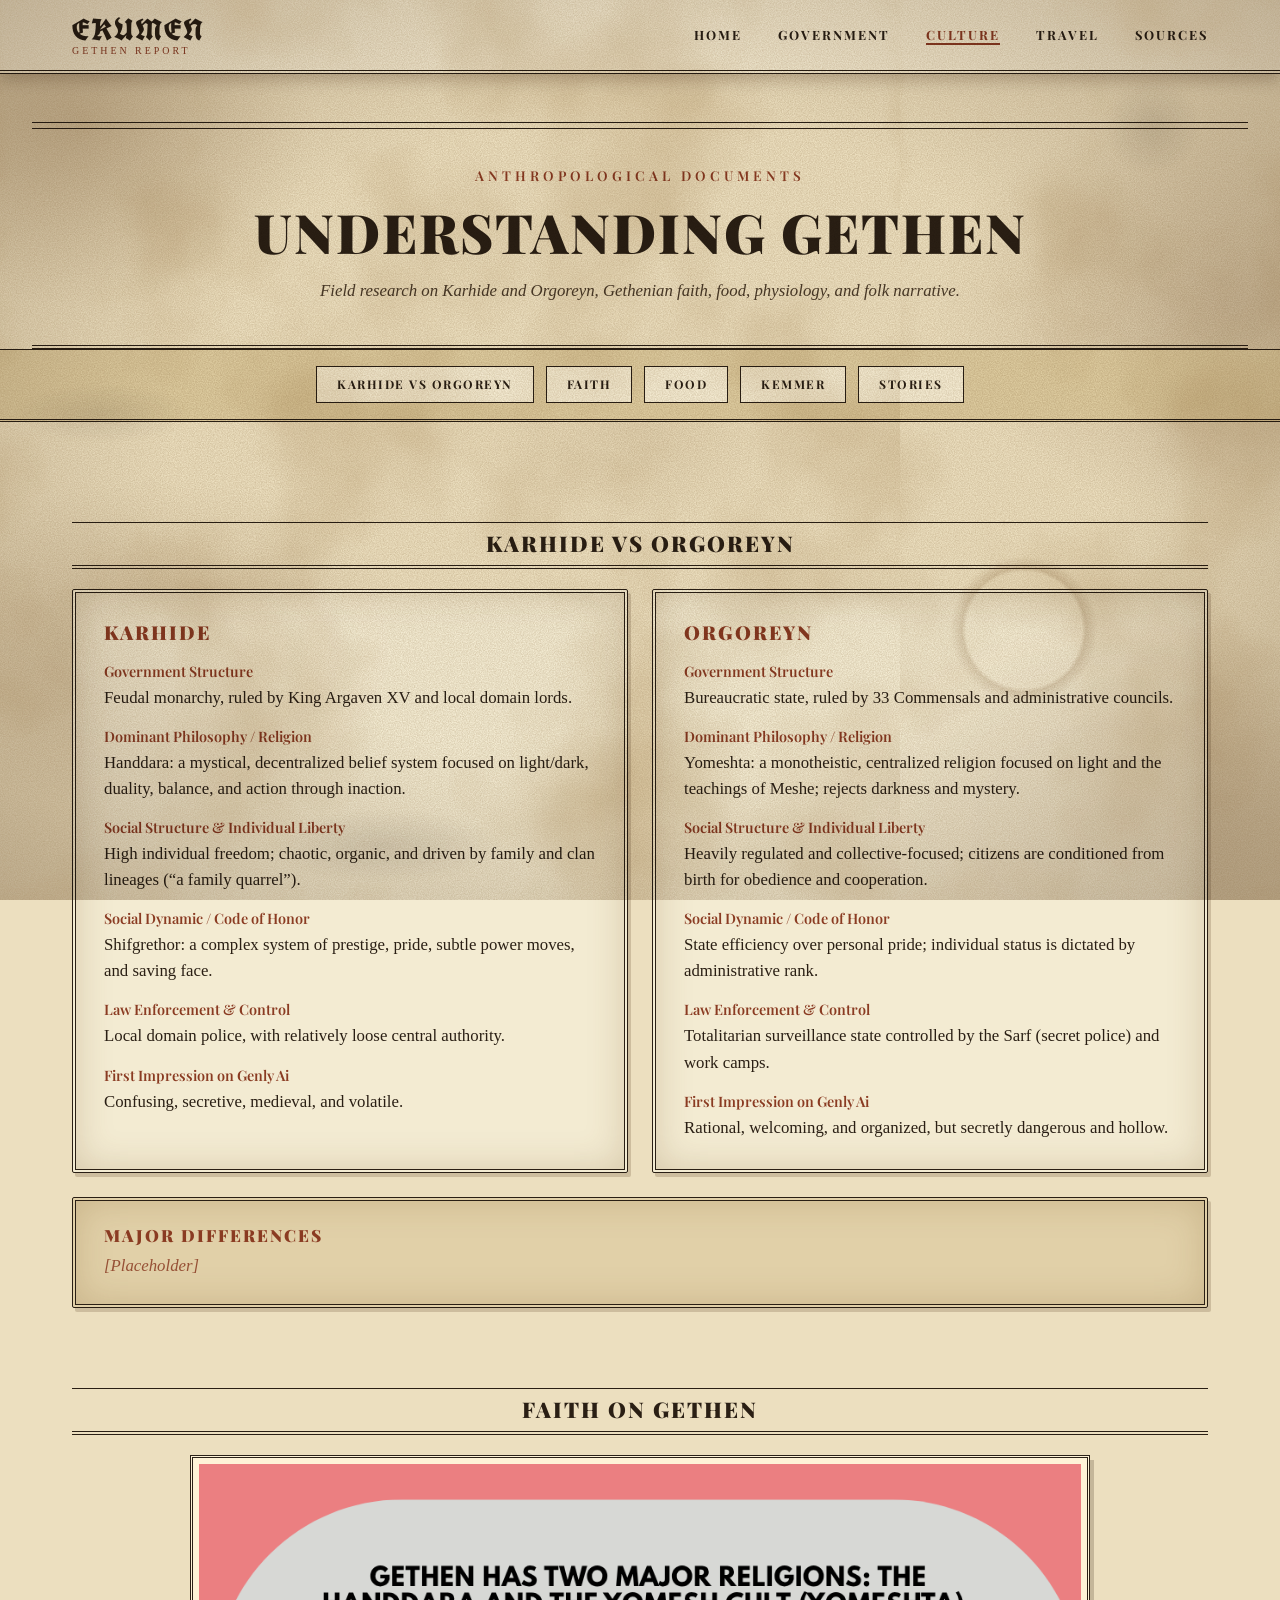
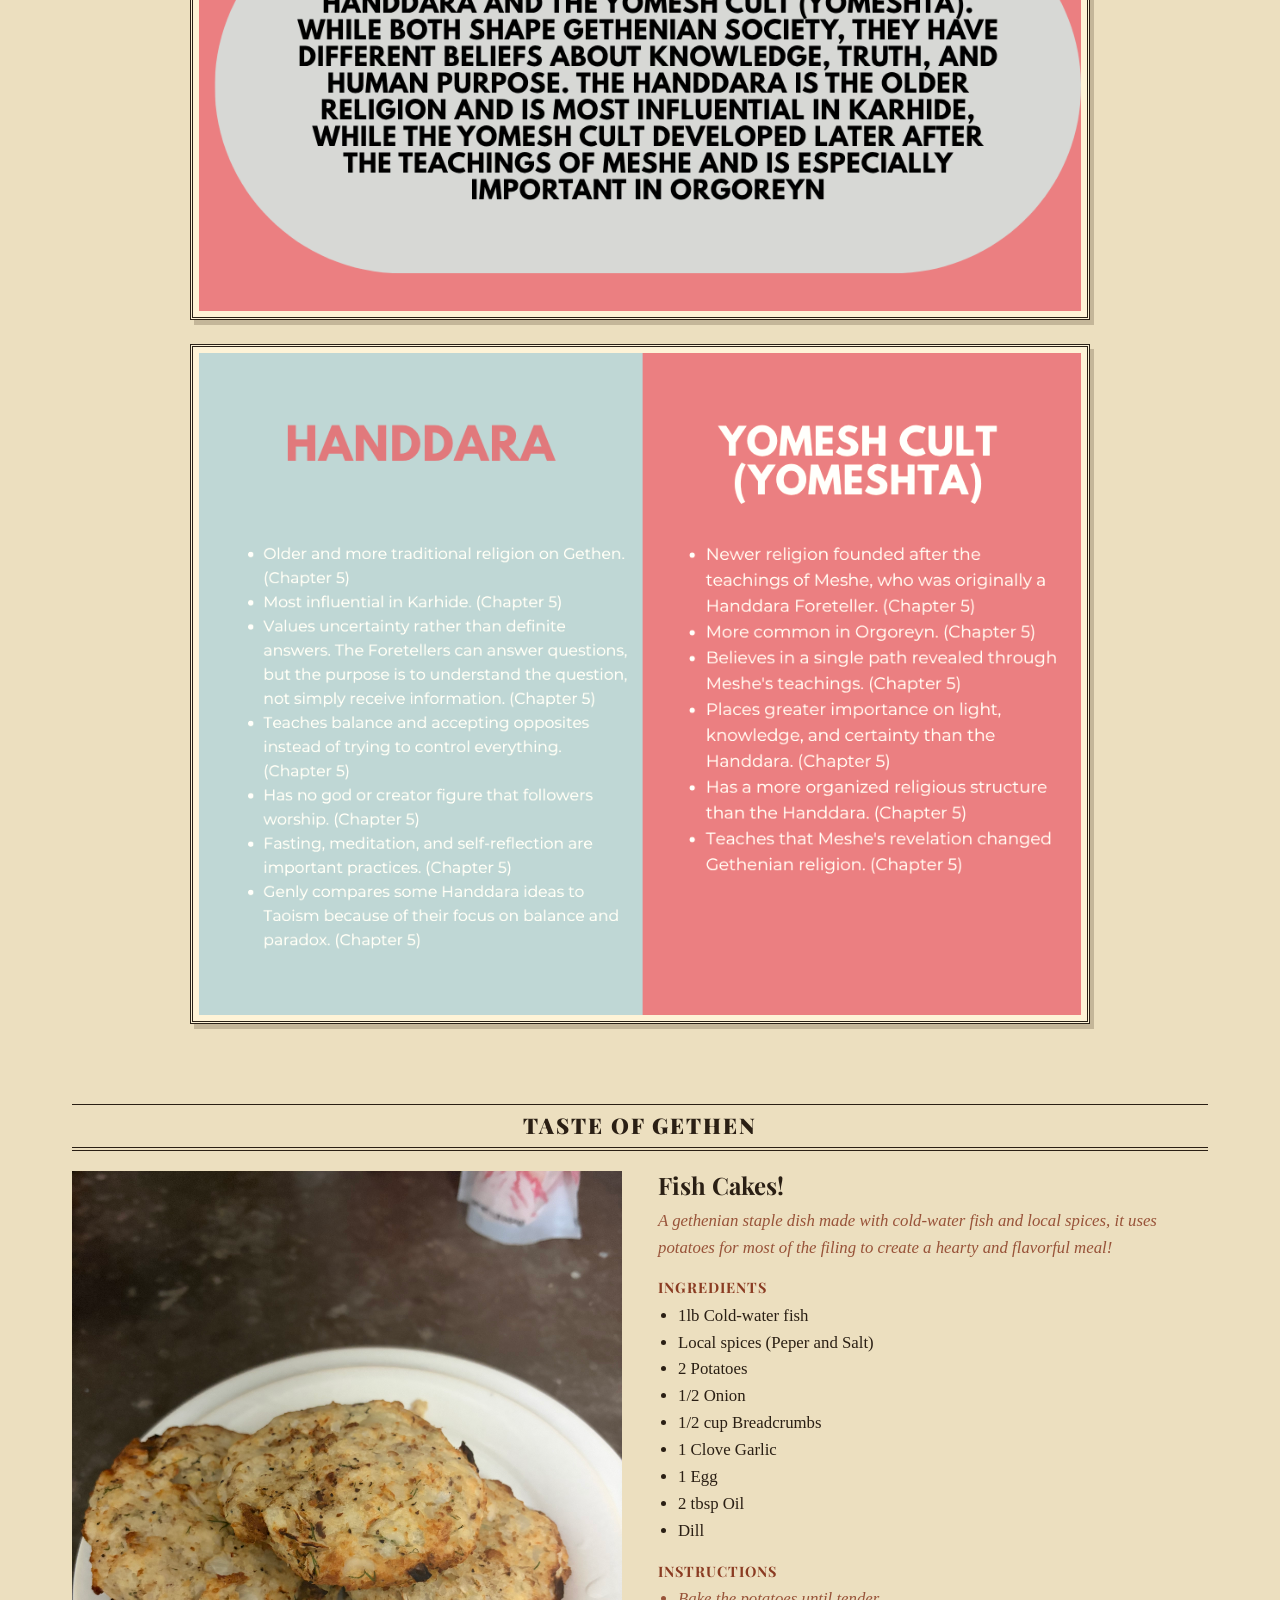
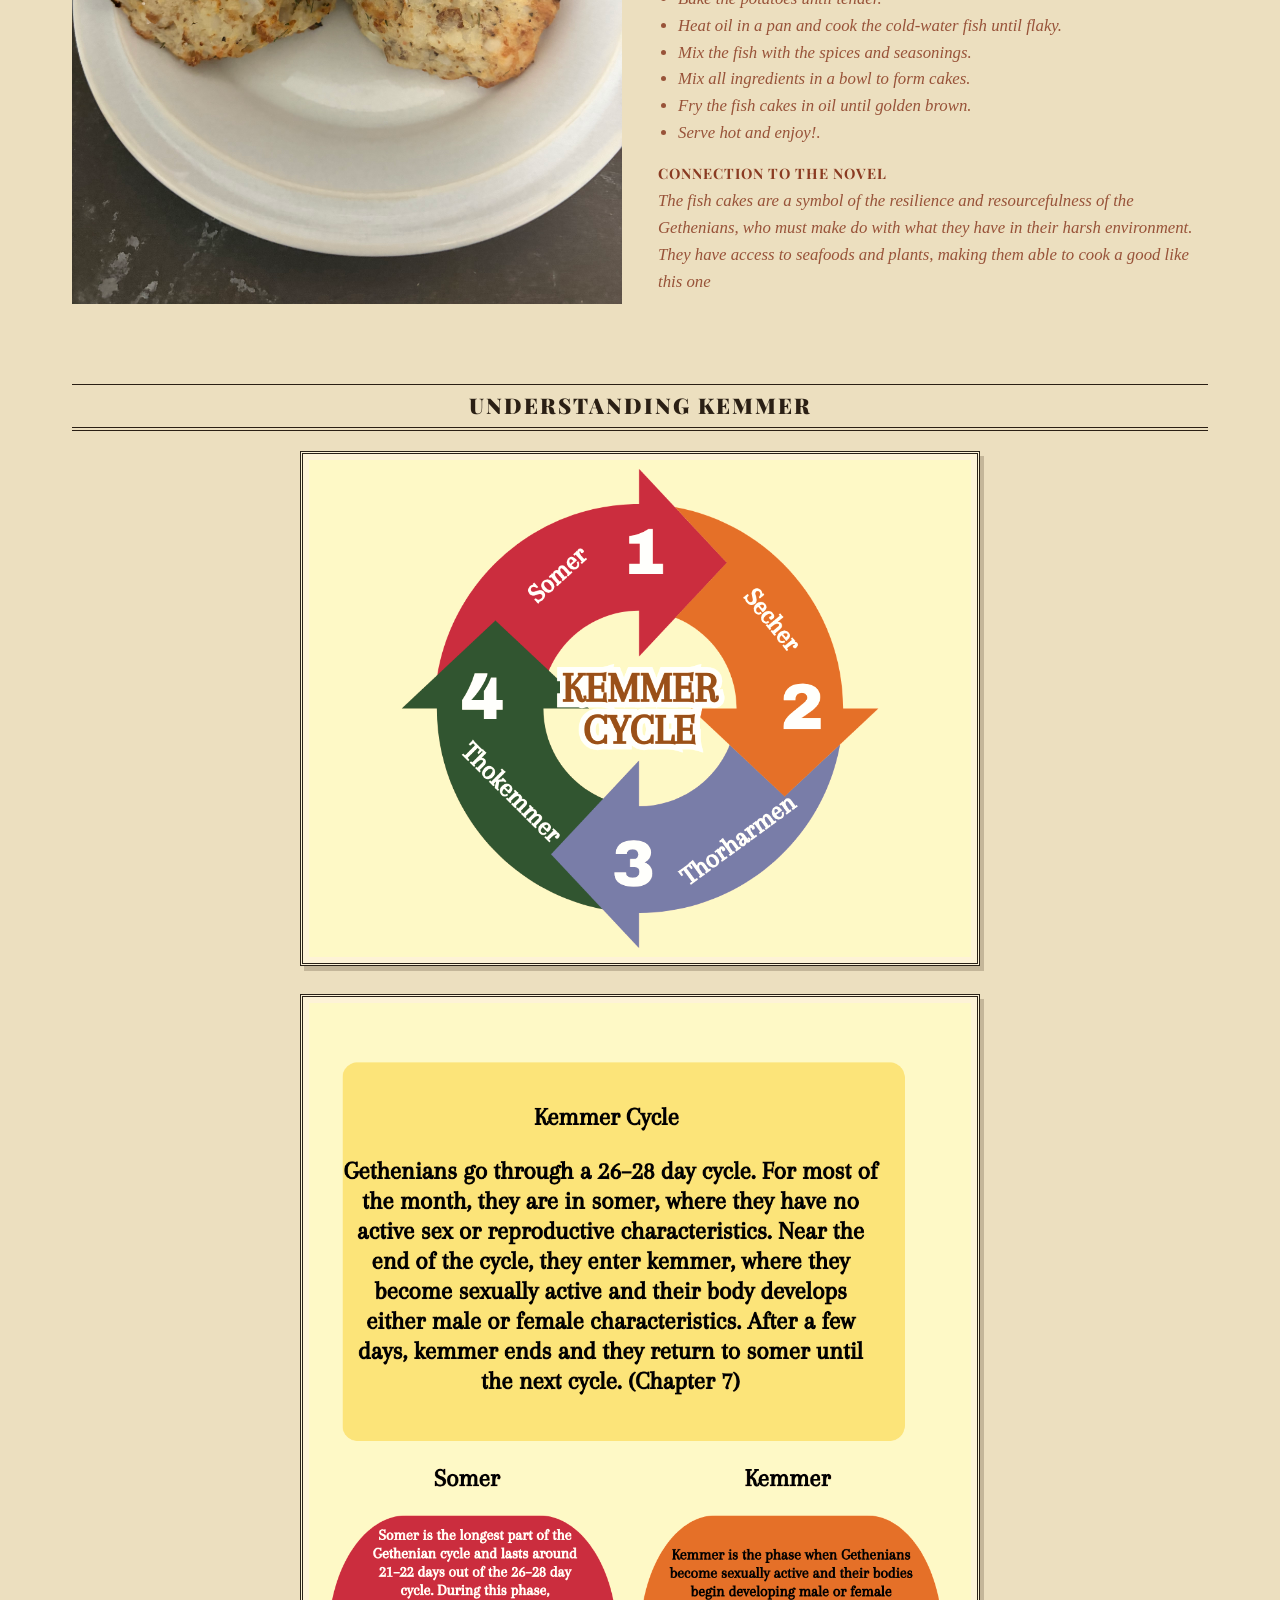
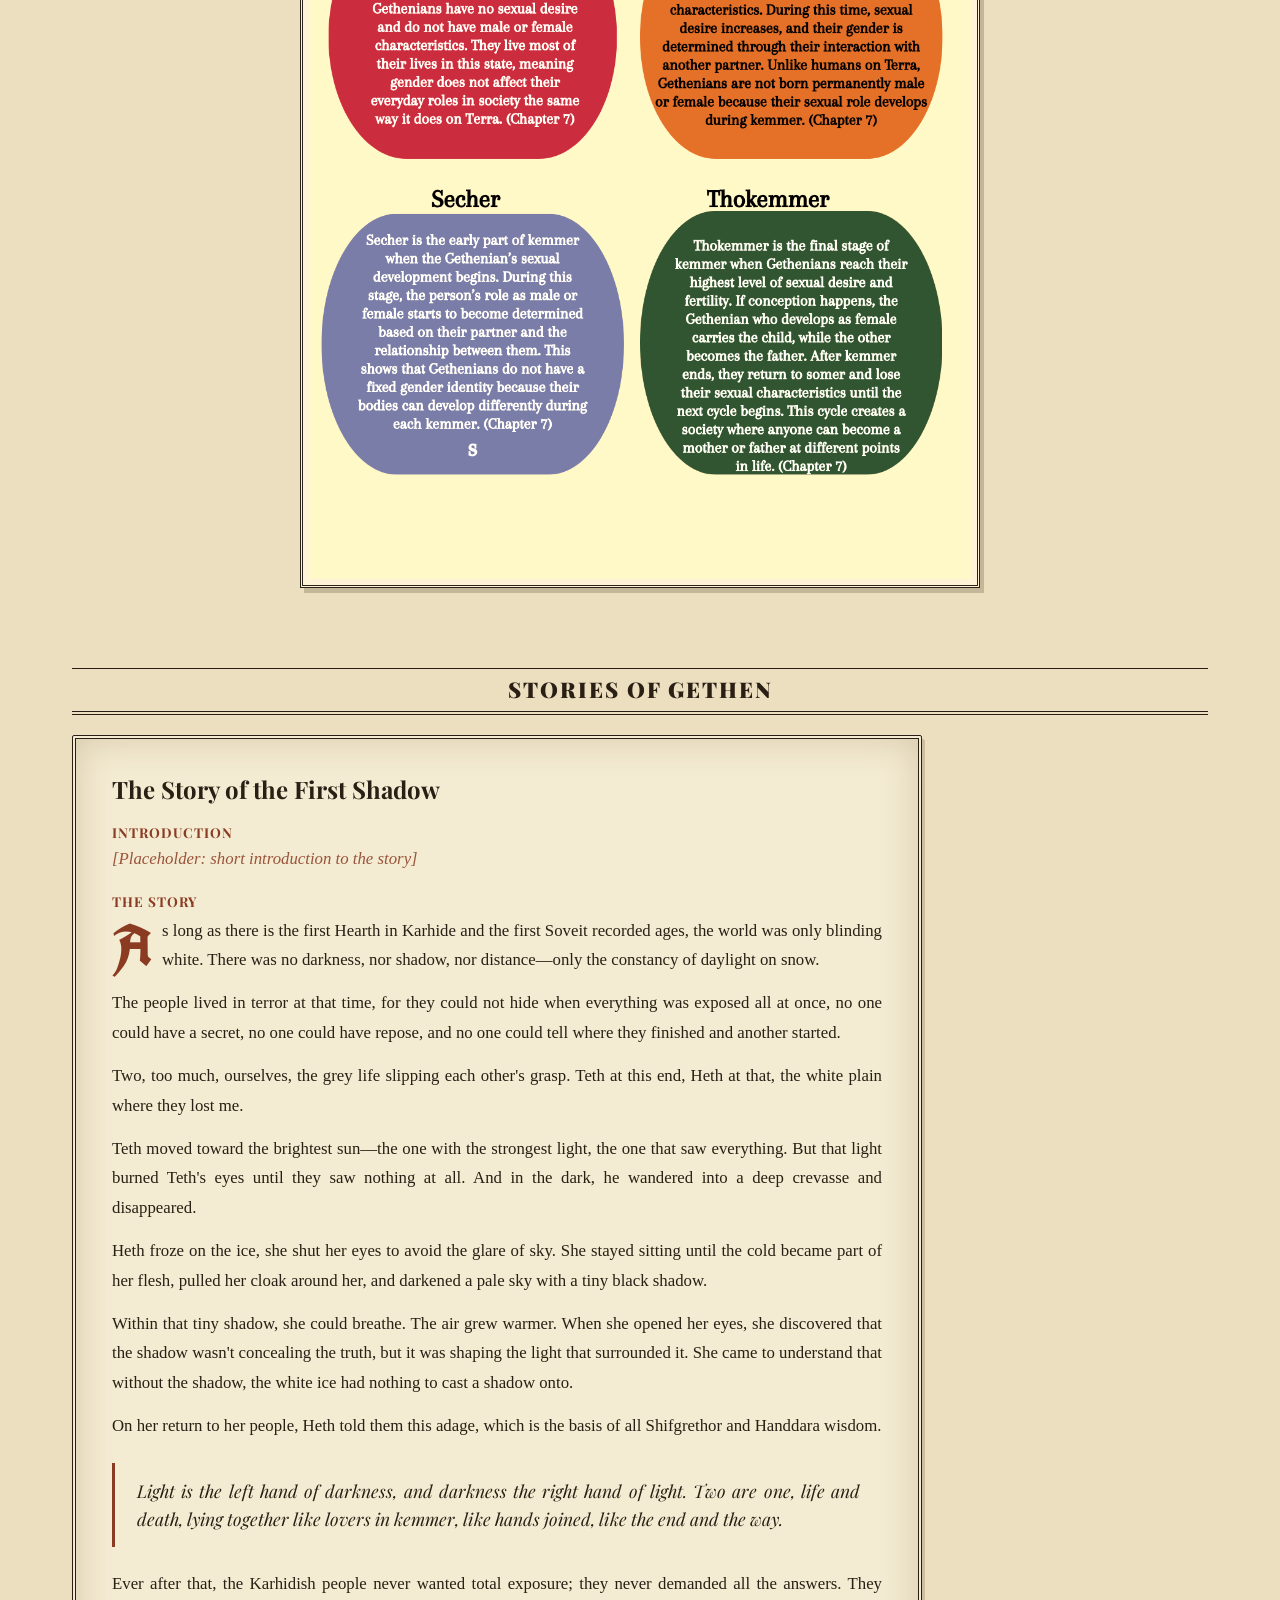
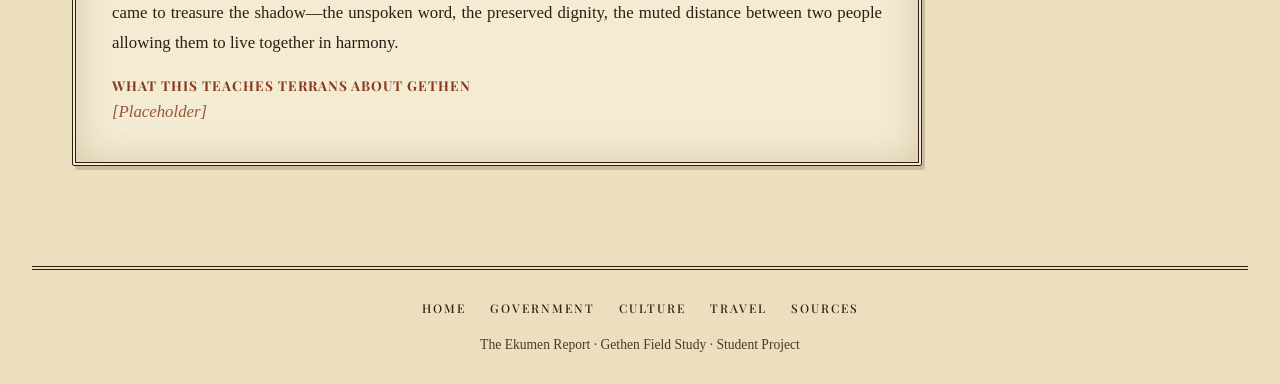
==== culture.html @ cf513fc8 "Project" ====
<!DOCTYPE html>
<html lang="en">
<head>
  <meta charset="UTF-8">
  <meta name="viewport" content="width=device-width, initial-scale=1.0">
  <title>Culture | The Ekumen Report</title>

  <link rel="preconnect" href="https://fonts.googleapis.com">
  <link href="https://fonts.googleapis.com/css2?family=Old+Standard+TT:ital,wght@0,400;0,700;1,400&family=Playfair+Display:wght@500;700;900&family=UnifrakturCook:wght@700&display=swap" rel="stylesheet">
  <link rel="stylesheet" href="style.css">
</head>
<body>

  <!-- ================================================================
       NAVIGATION BAR — same on every page. "current" marks this page.
       ================================================================ -->
  <header class="navbar">
    <div class="nav-inner">

      <a href="index.html" class="nav-logo">
        <span class="nav-logo-main">EKUMEN</span>
        <span class="nav-logo-sub">Gethen Report</span>
      </a>

      <button class="nav-toggle" id="navToggle" aria-label="Open menu">
        <span></span>
        <span></span>
        <span></span>
      </button>

      <ul class="nav-links" id="navLinks">
        <li><a href="index.html">Home</a></li>
        <li><a href="government.html">Government</a></li>
        <li><a href="culture.html" class="current">Culture</a></li>
        <li><a href="travel.html">Travel</a></li>
        <li><a href="sources.html">Sources</a></li>
      </ul>

    </div>
  </header>


  <!-- ================================================================
       PAGE HEADER
       ================================================================ -->
  <section class="page-header">
    <div class="container">
      <p class="eyebrow">ANTHROPOLOGICAL DOCUMENTS</p>
      <h1>Understanding Gethen</h1>
      <p class="page-header-subtitle">Field research on Karhide and Orgoreyn, Gethenian faith, food, physiology, and folk narrative.</p>
    </div>
  </section>


  <!-- ================================================================
       QUICK NAV — jump links to the sections further down THIS page.
       ================================================================ -->
  <nav class="quick-nav">
    <ul class="container quick-nav-links">
      <li><a href="#comparison">Karhide vs Orgoreyn</a></li>
      <li><a href="#religion">Faith</a></li>
      <li><a href="#food">Food</a></li>
      <li><a href="#kemmer">Kemmer</a></li>
      <li><a href="#stories">Stories</a></li>
    </ul>
  </nav>



  <!-- ================================================================
       ================================================================
       CULTURE SECTION
       Contains: Karhide vs Orgoreyn, Religion, Food, Kemmer, Stories
       ================================================================
       ================================================================ -->
  <section class="section">
    <div class="container">

      <!-- ---------- KARHIDE VS ORGOREYN COMPARISON ---------- -->
      <div class="subsection" id="comparison">
        <h3 class="subsection-title">Karhide vs Orgoreyn</h3>

        <!-- Change "grid-template-columns: 1fr 1fr;" in style.css
             under COMPARISON TABLE to stack these differently -->
        <div class="compare-grid">

          <div class="compare-column compare-karhide">
            <h4>KARHIDE</h4>
            <dl class="compare-list">
              <dt>Government Structure</dt>
              <dd>Feudal monarchy, ruled by King Argaven XV and local domain lords.</dd>
              <dt>Dominant Philosophy / Religion</dt>
              <dd>Handdara: a mystical, decentralized belief system focused on light/dark, duality, balance, and action through inaction.</dd>
              <dt>Social Structure &amp; Individual Liberty</dt>
              <dd>High individual freedom; chaotic, organic, and driven by family and clan lineages (“a family quarrel”).</dd>
              <dt>Social Dynamic / Code of Honor</dt>
              <dd>Shifgrethor: a complex system of prestige, pride, subtle power moves, and saving face.</dd>
              <dt>Law Enforcement &amp; Control</dt>
              <dd>Local domain police, with relatively loose central authority.</dd>
              <dt>First Impression on Genly Ai</dt>
              <dd>Confusing, secretive, medieval, and volatile.</dd>
            </dl>
          </div>

          <div class="compare-column compare-orgoreyn">
            <h4>ORGOREYN</h4>
            <dl class="compare-list">
              <dt>Government Structure</dt>
              <dd>Bureaucratic state, ruled by 33 Commensals and administrative councils.</dd>
              <dt>Dominant Philosophy / Religion</dt>
              <dd>Yomeshta: a monotheistic, centralized religion focused on light and the teachings of Meshe; rejects darkness and mystery.</dd>
              <dt>Social Structure &amp; Individual Liberty</dt>
              <dd>Heavily regulated and collective-focused; citizens are conditioned from birth for obedience and cooperation.</dd>
              <dt>Social Dynamic / Code of Honor</dt>
              <dd>State efficiency over personal pride; individual status is dictated by administrative rank.</dd>
              <dt>Law Enforcement &amp; Control</dt>
              <dd>Totalitarian surveillance state controlled by the Sarf (secret police) and work camps.</dd>
              <dt>First Impression on Genly Ai</dt>
              <dd>Rational, welcoming, and organized, but secretly dangerous and hollow.</dd>
            </dl>
          </div>

        </div>

        <div class="callout-box">
          <h4>Major Differences</h4>
          <p class="placeholder-text">[Placeholder]</p>
        </div>
      </div>


      <!-- ---------- RELIGION: HANDDARA & YOMESH ---------- -->
      <div class="subsection" id="religion">
        <h3 class="subsection-title">Faith on Gethen</h3>

        <div class="flyer-stack">
          <img src="images/faith-overview.png" alt="Flyer: Gethen has two major religions, the Handdara and the Yomesh Cult (Yomeshta)" class="flyer-img">
          <img src="images/faith-comparison.png" alt="Flyer comparing the Handdara and the Yomesh Cult (Yomeshta)" class="flyer-img">
        </div>
      </div>


      <!-- ---------- FOOD: TASTE OF GETHEN ---------- -->
      <div class="subsection" id="food">
        <h3 class="subsection-title">Taste of Gethen</h3>

        <div class="recipe-layout">

          <!-- ---------- FOOD PHOTO ----------
               Replace like the hero image: put your photo in images/food.jpg,
               delete the placeholder div, add:
               <img src="images/food.jpg" alt="Photo of finished dish" class="recipe-image">
               -------------------------------- -->
          <img src="images/food.jpeg" alt="Photo of finished dish" class="recipe-image">

          <div class="recipe-text">
            <h4>Fish Cakes!</h4>
            <p class="placeholder-text">A gethenian staple dish made with cold-water fish and local spices, it uses potatoes for most of the filing to create a hearty and flavorful meal!</p>

            <h5>Ingredients</h5>
            <ul class="placeholder-list">
              <li>1lb Cold-water fish</li>
              <li>Local spices (Peper and Salt)</li>
              <li>2 Potatoes</li>
              <li>1/2 Onion</li>
              <li>1/2 cup Breadcrumbs</li>
              <li>1 Clove Garlic</li>
              <li>1 Egg</li>
              <li>2 tbsp Oil</li>
              <li>Dill</li>
             
            </ul>

            <h5>Instructions</h5>
            <ol class="placeholder-list">
              <li class="placeholder-text">Bake the potatoes until tender.</li>
              <li class="placeholder-text">Heat oil in a pan and cook the cold-water fish until flaky.</li>
              <li class="placeholder-text">Mix the fish with the spices and seasonings.</li>
              <li class="placeholder-text">Mix all ingredients in a bowl to form cakes.</li>
              <li class="placeholder-text">Fry the fish cakes in oil until golden brown.</li>
              <li class="placeholder-text">Serve hot and enjoy!.</li>
            </ol>

            <h5>Connection to the Novel</h5>
            <p class="placeholder-text">The fish cakes are a symbol of the resilience and resourcefulness of the Gethenians, who must make do with what they have in their harsh environment. They have access to seafoods and plants, making them able to cook a good like this one</p>
          </div>
        </div>
      </div>


      <!-- ---------- PHYSIOLOGY: UNDERSTANDING KEMMER ---------- -->
      <div class="subsection" id="kemmer">
        <h3 class="subsection-title">Understanding Kemmer</h3>

        <div class="kemmer-gallery">
          <figure>
            <img src="images/kemmer-cycle.png" alt="Diagram of the Kemmer cycle: Somer, Secher, Thorharmen, Thokemmer" class="kemmer-img">
          </figure>
          <figure>
            <img src="images/kemmer-info.png" alt="Infographic explaining the 26 to 28 day Gethenian kemmer cycle and each phase" class="kemmer-img">
          </figure>
        </div>
      </div>


      <!-- ---------- CULTURAL NARRATIVE: STORIES OF GETHEN ---------- -->
      <div class="subsection" id="stories">
        <h3 class="subsection-title">Stories of Gethen</h3>

        <div class="story-box">
          <h4>The Story of the First Shadow</h4>

          <h5>Introduction</h5>
          <p class="placeholder-text">[Placeholder: short introduction to the story]</p>

          <h5>The Story</h5>
          <div class="story-text">
            <p>As long as there is the first Hearth in Karhide and the first Soveit recorded ages, the world was only blinding white. There was no darkness, nor shadow, nor distance—only the constancy of daylight on snow.</p>
            <p>The people lived in terror at that time, for they could not hide when everything was exposed all at once, no one could have a secret, no one could have repose, and no one could tell where they finished and another started.</p>
            <p>Two, too much, ourselves, the grey life slipping each other's grasp. Teth at this end, Heth at that, the white plain where they lost me.</p>
            <p>Teth moved toward the brightest sun—the one with the strongest light, the one that saw everything. But that light burned Teth's eyes until they saw nothing at all. And in the dark, he wandered into a deep crevasse and disappeared.</p>
            <p>Heth froze on the ice, she shut her eyes to avoid the glare of sky. She stayed sitting until the cold became part of her flesh, pulled her cloak around her, and darkened a pale sky with a tiny black shadow.</p>
            <p>Within that tiny shadow, she could breathe. The air grew warmer. When she opened her eyes, she discovered that the shadow wasn't concealing the truth, but it was shaping the light that surrounded it. She came to understand that without the shadow, the white ice had nothing to cast a shadow onto.</p>
            <p>On her return to her people, Heth told them this adage, which is the basis of all Shifgrethor and Handdara wisdom.</p>
            <blockquote class="story-adage">Light is the left hand of darkness, and darkness the right hand of light. Two are one, life and death, lying together like lovers in kemmer, like hands joined, like the end and the way.</blockquote>
            <p>Ever after that, the Karhidish people never wanted total exposure; they never demanded all the answers. They came to treasure the shadow—the unspoken word, the preserved dignity, the muted distance between two people allowing them to live together in harmony.</p>
          </div>

          <h5>What This Teaches Terrans About Gethen</h5>
          <p class="placeholder-text">[Placeholder]</p>
        </div>
      </div>

    </div>
  </section>

<!-- ================================================================
       FOOTER
       ================================================================ -->
  <footer class="footer">
    <div class="container">
      <ul class="footer-links">
        <li><a href="index.html">Home</a></li>
        <li><a href="government.html">Government</a></li>
        <li><a href="culture.html">Culture</a></li>
        <li><a href="travel.html">Travel</a></li>
        <li><a href="sources.html">Sources</a></li>
      </ul>
      <p>The Ekumen Report &middot; Gethen Field Study &middot; Student Project</p>
    </div>
  </footer>

  <script src="script.js"></script>
</body>
</html>
---- style.css ----
/* ====================================================================
   GETHEN REPORT — STYLESHEET
   ====================================================================
   HOW THIS FILE IS ORGANIZED:
   1. VARIABLES        — change colors/sizes/spacing for the WHOLE site here
   2. RESET & BASE      — global defaults
   3. REUSABLE PIECES   — buttons, placeholders, containers (used everywhere)
   4. ONE SECTION AT A TIME, in the same order they appear on the page

   TIP: Press Ctrl+F and search a section name in capital letters
   (e.g. "RELIGION SECTION") to jump straight to it.
   ==================================================================== */


/* ====================================================================
   1. VARIABLES
   Change a value here and it updates EVERYWHERE that variable is used.
   ==================================================================== */
:root {

  /* ---------- COLORS ---------- */
  --dark-navy:    #0b1725;   /* main dark background color */
  --deep-blue:    #13293f;   /* slightly lighter dark background */
  --blue-gray:    #4a6378;   /* muted blue-gray, used for borders/text */
  --ice-blue:     #a9d3e8;   /* light icy blue accent */
  --pale-ice:     #eaf3f9;   /* very light background color */
  --white:        #ffffff;
  --light-gray:   #d5dde3;
  --text-color:   #1c2b39;   /* main body text color (on light backgrounds) */
  --text-light:   #eef4f9;   /* main body text color (on dark backgrounds) */
  --accent-warm:  #d98c4a;   /* small warm accent color — use sparingly */

  /* ---------- FONTS ---------- */
  --font-heading: 'Space Grotesk', 'Trebuchet MS', sans-serif;
  --font-body:    'Inter', Arial, sans-serif;

  /* ---------- TEXT SIZES ----------
     Change these to resize text across the ENTIRE site at once. */
  --title-size:      3.4rem;   /* huge hero title */
  --heading-size:    2.1rem;   /* section headings, e.g. "OUR MISSION" */
  --subheading-size: 1.3rem;   /* card titles, subsection headings */
  --body-size:       1rem;     /* normal paragraph text */

  /* ---------- SPACING ----------
     Change this ONE value to make every section more/less tall. */
  --section-spacing: 100px;

  /* ---------- SHARED SHAPES ---------- */
  --card-radius: 10px;
  --max-width: 1200px;         /* how wide the page content can get */
}


/* ====================================================================
   2. RESET & BASE
   Basic defaults so the browser doesn't add weird default spacing.
   ==================================================================== */
* {
  margin: 0;
  padding: 0;
  box-sizing: border-box;
}

html {
  scroll-behavior: smooth;   /* makes clicking nav links scroll smoothly */
}

body {
  font-family: var(--font-body);
  font-size: var(--body-size);
  color: var(--text-color);
  background-color: var(--white);
  line-height: 1.6;
}

h1, h2, h3, h4, h5 {
  font-family: var(--font-heading);
  line-height: 1.2;
}

img {
  max-width: 100%;
  display: block;
}

a {
  text-decoration: none;
  color: inherit;
}

ul, ol {
  list-style: none;
}


/* ====================================================================
   3. REUSABLE PIECES
   These classes are used across many different sections.
   ==================================================================== */

/* Centers content and keeps it from getting too wide on big screens */
.container {
  max-width: var(--max-width);
  margin: 0 auto;
  padding: 0 32px;
}

/* Every full-width page section uses this for consistent top/bottom spacing.
   Change --section-spacing above to adjust ALL sections at once. */
.section {
  padding: var(--section-spacing) 0;
}

/* Dark version of a section (used for Government + Travel) */
.section-dark {
  background-color: var(--dark-navy);
  color: var(--text-light);
}

/* Small label that sits above a heading, e.g. "OUR MISSION" */
.eyebrow {
  font-family: var(--font-heading);
  font-size: 0.85rem;
  font-weight: 600;
  letter-spacing: 3px;
  color: var(--blue-gray);
  margin-bottom: 12px;
}

.section-dark .eyebrow {
  color: var(--ice-blue);
}

.section-title {
  font-size: var(--heading-size);
  font-weight: 700;
  margin-bottom: 40px;
  color: inherit;
}

.subsection-title {
  font-size: var(--subheading-size);
  font-weight: 600;
  margin-bottom: 20px;
  padding-bottom: 10px;
  border-bottom: 2px solid var(--ice-blue);
  display: inline-block;
}

/* A block of "big quote" text, used for the essential question */
.essential-question {
  font-family: var(--font-heading);
  font-size: 1.5rem;
  font-weight: 500;
  font-style: italic;
  max-width: 800px;
  margin: 0 0 24px 0;
  color: inherit;
}

/* Anything wrapped in this class is meant to be replaced later.
   The dashed underline + color make placeholder text obvious. */
.placeholder-text {
  color: var(--blue-gray);
  font-style: italic;
}
.section-dark .placeholder-text {
  color: var(--ice-blue);
}

.placeholder-list {
  padding-left: 20px;
  list-style: disc;
  margin-bottom: 12px;
}
.placeholder-list li {
  display: list-item;
}

/* Separates one block of content from the next inside a big section.
   Change margin-bottom below to add more/less space between subsections. */
.subsection {
  margin-bottom: 80px;
}
.subsection:last-child {
  margin-bottom: 0;
}

/* ---------- BUTTONS ---------- */
.btn {
  display: inline-block;
  font-family: var(--font-heading);
  font-weight: 600;
  font-size: 0.95rem;
  letter-spacing: 1px;
  padding: 16px 36px;
  border-radius: 4px;
  transition: transform 0.15s ease, background-color 0.15s ease;
}
.btn:hover {
  transform: translateY(-2px);
}
.btn-primary {
  background-color: var(--ice-blue);
  color: var(--dark-navy);
}
.btn-primary:hover {
  background-color: var(--white);
}
.btn-small {
  padding: 10px 22px;
  font-size: 0.85rem;
  background-color: var(--dark-navy);
  color: var(--text-light);
}
.btn-small:hover {
  background-color: var(--blue-gray);
}

/* ---------- IMAGE PLACEHOLDERS ----------
   Used anywhere a real photo isn't available yet.
   Once you add a real <img>, this class is no longer needed for that spot. */
.image-placeholder {
  background: linear-gradient(135deg, var(--deep-blue) 0%, var(--blue-gray) 50%, var(--ice-blue) 100%);
  border: 2px dashed var(--ice-blue);
  border-radius: var(--card-radius);
  display: flex;
  align-items: center;
  justify-content: center;
  text-align: center;
  color: var(--white);
  font-family: var(--font-heading);
  font-size: 0.9rem;
  padding: 20px;
  min-height: 200px;
}

/* ---------- REPORT / RESEARCH GRID ----------
   Used in Government, Travel Guide, etc. for the little labeled boxes.
   Change "repeat(2, 1fr)" to "repeat(3, 1fr)" for 3 columns instead of 2. */
.report-grid {
  display: grid;
  grid-template-columns: repeat(2, 1fr);
  gap: 24px;
  margin: 24px 0;
}
.report-block h4 {
  font-size: 1rem;
  margin-bottom: 6px;
  color: var(--ice-blue);
}
.section:not(.section-dark) .report-block h4,
.section:not(.section-dark) .report-findings h4 {
  color: var(--deep-blue);
}


/* ====================================================================
   NAVIGATION BAR
   ==================================================================== */
.navbar {
  position: sticky;   /* keeps the bar stuck to the top while scrolling */
  top: 0;
  z-index: 100;
  background-color: var(--dark-navy);
  border-bottom: 1px solid var(--blue-gray);
}

.nav-inner {
  max-width: var(--max-width);
  margin: 0 auto;
  padding: 18px 32px;
  display: flex;
  align-items: center;
  justify-content: space-between;
}

.nav-logo {
  display: flex;
  flex-direction: column;
  line-height: 1.1;
}
.nav-logo-main {
  font-family: var(--font-heading);
  font-weight: 700;
  font-size: 1.2rem;
  letter-spacing: 3px;
  color: var(--white);
}
.nav-logo-sub {
  font-size: 0.7rem;
  letter-spacing: 1px;
  color: var(--ice-blue);
}

/* Change "gap: 36px" to add more/less space between nav links */
.nav-links {
  display: flex;
  gap: 36px;
}
.nav-links a {
  font-family: var(--font-heading);
  font-size: 0.9rem;
  font-weight: 500;
  color: var(--text-light);
  letter-spacing: 0.5px;
  transition: color 0.15s ease;
}
.nav-links a:hover {
  color: var(--ice-blue);
}

/* Marks which page you're currently on (put class="current" on ONE link
   in the nav-links list of each page). */
.nav-links a.current {
  color: var(--ice-blue);
  font-weight: 700;
}

/* Hamburger button — hidden on desktop, shown on mobile (see media query) */
.nav-toggle {
  display: none;
  flex-direction: column;
  justify-content: space-between;
  width: 26px;
  height: 20px;
  background: none;
  border: none;
  cursor: pointer;
}
.nav-toggle span {
  display: block;
  height: 2px;
  background-color: var(--white);
  border-radius: 2px;
}


/* ====================================================================
   PAGE HEADER
   The small "mini hero" banner at the top of every page EXCEPT Home
   (government.html, culture.html, travel.html, sources.html).
   Change padding below to make it taller/shorter.
   ==================================================================== */
.page-header {
  background-color: var(--dark-navy);
  color: var(--text-light);
  text-align: center;
  padding: 64px 0 56px 0;
}
.page-header .eyebrow {
  color: var(--ice-blue);
  justify-content: center;
}
.page-header h1 {
  font-size: 2.6rem;
  font-weight: 700;
  margin-bottom: 14px;
}
.page-header-subtitle {
  color: var(--light-gray);
  max-width: 640px;
  margin: 0 auto;
  font-size: 1.05rem;
}


/* ====================================================================
   QUICK NAV (the row of pill links just under the page header)
   Lets you jump straight to a section further down the SAME page.
   Stays stuck below the main navbar while you scroll ("sticky").
   If you ever change the navbar's height, adjust "top: 73px" below
   so this bar still sits flush underneath it.
   ==================================================================== */
.quick-nav {
  position: sticky;
  top: 73px;
  z-index: 90;
  background-color: var(--pale-ice);
  border-bottom: 1px solid var(--light-gray);
  padding: 16px 0;
}
.quick-nav-links {
  display: flex;
  flex-wrap: wrap;
  justify-content: center;
  gap: 12px;
}
.quick-nav-links a {
  display: inline-block;
  background-color: var(--white);
  border: 1px solid var(--blue-gray);
  border-radius: 30px;
  padding: 8px 20px;
  font-family: var(--font-heading);
  font-weight: 600;
  font-size: 0.85rem;
  letter-spacing: 0.5px;
  color: var(--text-color);
  transition: background-color 0.15s ease, border-color 0.15s ease;
}
.quick-nav-links a:hover {
  background-color: var(--ice-blue);
  border-color: var(--ice-blue);
}


/* ====================================================================
   HERO SECTION
   ==================================================================== */
.hero {
  position: relative;
  min-height: 92vh;
  display: flex;
  align-items: center;
  justify-content: center;
  text-align: center;
  overflow: hidden;
  color: var(--white);
}

/* The placeholder image fills the entire hero area behind the text.
   Change "min-height: 92vh" above to make the hero taller/shorter.
   Its label is pinned to the bottom (not centered) so it doesn't
   overlap the hero title/subtitle, which are centered on top of it. */
.hero-image {
  position: absolute;
  inset: 0;
  border-radius: 0;
  border: none;
  min-height: 100%;
  align-items: flex-end;
  padding-bottom: 24px;
  opacity: 0.8;
}

/* Darkens the image slightly so the white text stays readable.
   Adjust the "0.45" number (0 = no darkening, 1 = fully black) */
.hero-overlay {
  position: absolute;
  inset: 0;
  background-color: rgba(11, 23, 37, 0.45);
}

.hero-content {
  position: relative;
  z-index: 2;
  max-width: 700px;
  padding: 0 24px;
}
.hero-content .eyebrow {
  color: var(--ice-blue);
  justify-content: center;
}
.hero-content h1 {
  font-size: var(--title-size);
  font-weight: 700;
  margin-bottom: 20px;
}
.hero-subtitle {
  font-size: 1.15rem;
  margin-bottom: 36px;
  color: var(--light-gray);
}


/* ====================================================================
   MISSION SECTION
   ==================================================================== */
.mission {
  background-color: var(--pale-ice);
  text-align: center;
}
.mission .container {
  display: flex;
  flex-direction: column;
  align-items: center;
}
.mission .placeholder-text {
  max-width: 700px;
}


/* ====================================================================
   THREE CATEGORY CARDS
   ==================================================================== */
/* Change "repeat(3, 1fr)" to "repeat(2, 1fr)" to show 2 per row instead */
.category-grid {
  display: grid;
  grid-template-columns: repeat(3, 1fr);
  gap: 28px;
}

.category-card {
  display: block;
  background-color: var(--deep-blue);
  color: var(--text-light);
  border-radius: var(--card-radius);
  padding: 40px 32px;
  border: 1px solid var(--blue-gray);
  transition: transform 0.2s ease, border-color 0.2s ease;
}
.category-card:hover {
  transform: translateY(-6px);
  border-color: var(--ice-blue);
}
.category-number {
  font-family: var(--font-heading);
  font-size: 2.2rem;
  font-weight: 700;
  color: var(--ice-blue);
  display: block;
  margin-bottom: 12px;
}
.category-card h3 {
  font-size: 1.4rem;
  margin-bottom: 8px;
}
.category-card p {
  color: var(--light-gray);
}


/* ====================================================================
   GOVERNMENT SECTION
   ==================================================================== */
/* Each report ("Terran Readiness", "Gethenian Readiness", etc.) sits in one
   of these cards. Change background-color below to recolor all of them. */
.report-card {
  background-color: var(--deep-blue);
  border: 1px solid var(--blue-gray);
  border-radius: var(--card-radius);
  padding: 36px;
  margin-bottom: 32px;
}
.report-card:last-child {
  margin-bottom: 0;
}
.report-card h3 {
  font-size: 1.4rem;
  margin-bottom: 12px;
  color: var(--white);
}
.report-findings {
  border-top: 1px solid var(--blue-gray);
  padding-top: 20px;
  margin-top: 8px;
}
.report-findings h4 {
  color: var(--ice-blue);
  margin-bottom: 6px;
}

/* Karhide/Orgoreyn briefing gets a small warm-colored left edge
   to make it feel like an "urgent intelligence report" */
.intel-briefing {
  border-left: 4px solid var(--accent-warm);
}


/* ====================================================================
   CULTURE SECTION
   ==================================================================== */

/* ---------- COMPARISON: KARHIDE VS ORGOREYN ----------
   Change "1fr 1fr" to stack the two columns differently,
   or change "grid-template-columns" entirely for a different layout. */
.compare-grid {
  display: grid;
  grid-template-columns: 1fr 1fr;
  gap: 24px;
  margin-bottom: 24px;
}
.compare-column {
  background-color: var(--pale-ice);
  border-radius: var(--card-radius);
  padding: 28px;
  border-top: 4px solid var(--blue-gray);
}
/* Give each country its own accent color along the top edge */
.compare-karhide {
  border-top-color: var(--ice-blue);
}
.compare-orgoreyn {
  border-top-color: var(--accent-warm);
}
.compare-column h4 {
  font-size: 1.2rem;
  margin-bottom: 16px;
  letter-spacing: 1px;
}
.compare-list dt {
  font-weight: 600;
  margin-top: 14px;
  font-size: 0.9rem;
  color: var(--blue-gray);
}
.compare-list dt:first-child {
  margin-top: 0;
}
.compare-list dd {
  margin-top: 2px;
}

.callout-box {
  background-color: var(--dark-navy);
  color: var(--text-light);
  border-radius: var(--card-radius);
  padding: 24px 28px;
}
.callout-box h4 {
  color: var(--ice-blue);
  margin-bottom: 8px;
}

/* ---------- RELIGION: HANDDARA & YOMESH ---------- */
/* Change "1fr 1fr" to "1fr" to stack the two belief cards instead of
   showing them side by side */
.belief-grid {
  display: grid;
  grid-template-columns: 1fr 1fr;
  gap: 24px;
}
.belief-card {
  background-color: var(--pale-ice);
  border-radius: var(--card-radius);
  padding: 32px;
}
.belief-card h4 {
  font-size: 1.3rem;
  letter-spacing: 1px;
  margin-bottom: 20px;
  color: var(--deep-blue);
}
.belief-block {
  margin-bottom: 16px;
}
.belief-block:last-child {
  margin-bottom: 0;
}
.belief-block h5 {
  font-size: 0.85rem;
  letter-spacing: 1px;
  color: var(--blue-gray);
  margin-bottom: 4px;
  text-transform: uppercase;
}

/* ---------- FOOD: TASTE OF GETHEN ----------
   Change "1fr 1fr" below to "1fr" to stack the photo above the text
   instead of side-by-side (good for narrow layouts). */
.recipe-layout {
  display: grid;
  grid-template-columns: 1fr 1fr;
  gap: 36px;
  align-items: start;
}
.recipe-image {
  min-height: 320px;
}
.recipe-text h4 {
  font-size: 1.5rem;
  margin-bottom: 8px;
}
.recipe-text h5 {
  font-size: 0.9rem;
  letter-spacing: 1px;
  text-transform: uppercase;
  color: var(--blue-gray);
  margin-top: 18px;
  margin-bottom: 6px;
}

/* ---------- PHYSIOLOGY: UNDERSTANDING KEMMER ---------- */
.kemmer-image {
  min-height: 260px;
  margin-bottom: 32px;
}

/* The stage timeline. Change "flex-direction: column" to "row" to lay
   the stages out sideways instead of top-to-bottom. */
.kemmer-timeline {
  display: flex;
  flex-direction: column;
  align-items: center;
  gap: 6px;
  margin-bottom: 24px;
}
.kemmer-stage {
  background-color: var(--pale-ice);
  border: 1px solid var(--ice-blue);
  border-radius: 30px;
  padding: 12px 32px;
  font-family: var(--font-heading);
  font-weight: 600;
}
.kemmer-arrow {
  font-size: 1.3rem;
  color: var(--blue-gray);
}

/* ---------- CULTURAL NARRATIVE: STORIES OF GETHEN ---------- */
.story-box {
  background-color: var(--pale-ice);
  border-left: 4px solid var(--ice-blue);
  border-radius: var(--card-radius);
  padding: 36px;
  max-width: 850px;
}
.story-box h4 {
  font-size: 1.5rem;
  margin-bottom: 16px;
}
.story-box h5 {
  font-size: 0.85rem;
  letter-spacing: 1px;
  text-transform: uppercase;
  color: var(--blue-gray);
  margin-top: 20px;
  margin-bottom: 6px;
}


/* ====================================================================
   TRAVEL SECTION
   ==================================================================== */
.travel-subtitle {
  color: var(--ice-blue);
  font-size: 1.1rem;
  margin-top: -24px;
  margin-bottom: 48px;
}

/* ---------- DESTINATION CARDS ----------
   Change "repeat(3, 1fr)" to "repeat(2, 1fr)" for 2 cards per row. */
.destination-grid {
  display: grid;
  grid-template-columns: repeat(3, 1fr);
  gap: 28px;
}
.destination-card {
  background-color: var(--deep-blue);
  border-radius: var(--card-radius);
  overflow: hidden;
  border: 1px solid var(--blue-gray);
}
.destination-image {
  min-height: 180px;
  border-radius: 0;
  border: none;
}
.destination-body {
  padding: 24px;
}
.destination-body h4 {
  font-size: 1.2rem;
  margin-bottom: 4px;
}
.destination-region {
  font-size: 0.8rem;
  letter-spacing: 1px;
  text-transform: uppercase;
  color: var(--ice-blue);
  margin-bottom: 12px;
}
.destination-body p:not(.destination-region) {
  margin-bottom: 18px;
}

/* ---------- ICE SURVIVAL ----------
   Change "repeat(3, 1fr)" to "repeat(2, 1fr)" for 2 cards per row. */
.survival-grid {
  display: grid;
  grid-template-columns: repeat(3, 1fr);
  gap: 20px;
}
.survival-card {
  background-color: var(--deep-blue);
  border: 1px solid var(--accent-warm);
  border-radius: var(--card-radius);
  padding: 24px;
}
.survival-card h4 {
  color: var(--accent-warm);
  letter-spacing: 1px;
  margin-bottom: 10px;
  font-size: 1rem;
}

/* ---------- TOURISM POSTERS: DISCOVER GETHEN ----------
   Change "repeat(3, 1fr)" to "repeat(1, 1fr)" to stack posters full-width. */
.poster-grid {
  display: grid;
  grid-template-columns: repeat(3, 1fr);
  gap: 28px;
}
.poster-card {
  text-align: center;
}
.poster-image {
  min-height: 340px;
  margin-bottom: 18px;
}
.poster-label {
  font-family: var(--font-heading);
  font-size: 0.8rem;
  letter-spacing: 2px;
  color: var(--ice-blue);
  margin-bottom: 6px;
}
.poster-card h4 {
  font-size: 1.4rem;
  margin-bottom: 6px;
}
.poster-slogan {
  font-size: 1.05rem;
  margin-bottom: 10px;
}


/* ====================================================================
   CONCLUSION SECTION
   ==================================================================== */
.conclusion {
  background-color: var(--dark-navy);
  color: var(--white);
  text-align: center;
  padding: 160px 0;   /* extra tall for a "cinematic" closing feel */
}
.conclusion-title {
  font-size: 2.8rem;
  font-weight: 700;
  margin-bottom: 28px;
  letter-spacing: 1px;
}
.conclusion .essential-question {
  margin: 0 auto 24px auto;
  color: var(--ice-blue);
}
.conclusion .placeholder-text {
  max-width: 700px;
  margin: 0 auto;
}


/* ====================================================================
   SOURCES SECTION
   ==================================================================== */
.sources {
  background-color: var(--pale-ice);
}
.sources-list li {
  padding: 14px 0;
  border-bottom: 1px solid var(--light-gray);
}
.sources-list li:last-child {
  border-bottom: none;
}


/* ====================================================================
   CREDITS SECTION
   ==================================================================== */
/* Change "repeat(2, 1fr)" if you add more teammates, e.g.
   "repeat(3, 1fr)" for three people across. */
.credits-grid {
  display: grid;
  grid-template-columns: repeat(2, 1fr);
  gap: 20px;
}
.credit-card {
  background-color: var(--pale-ice);
  border-radius: var(--card-radius);
  padding: 24px 28px;
}
.credit-card h4 {
  font-size: 1.1rem;
  margin-bottom: 4px;
}


/* ====================================================================
   FOOTER
   ==================================================================== */
.footer {
  background-color: var(--dark-navy);
  color: var(--blue-gray);
  text-align: center;
  padding: 28px 0;
  font-size: 0.85rem;
}

/* Row of links so you can jump anywhere from the bottom of any page.
   Change "gap: 24px" to add more/less space between the links. */
.footer-links {
  display: flex;
  flex-wrap: wrap;
  justify-content: center;
  gap: 24px;
  margin-bottom: 14px;
}
.footer-links a {
  font-family: var(--font-heading);
  font-size: 0.85rem;
  font-weight: 500;
  color: var(--light-gray);
}
.footer-links a:hover {
  color: var(--ice-blue);
}


/* ====================================================================
   RESPONSIVE / MOBILE
   Only two breakpoints on purpose, to keep this simple:
   - 900px and below  = tablets
   - 600px and below  = phones
   ==================================================================== */

@media (max-width: 900px) {

  :root {
    --title-size: 2.5rem;
    --heading-size: 1.7rem;
    --section-spacing: 70px;
  }

  /* Turn the nav links into a dropdown menu controlled by script.js */
  .nav-toggle {
    display: flex;
  }
  .nav-links {
    position: absolute;
    top: 100%;
    left: 0;
    right: 0;
    flex-direction: column;
    gap: 0;
    background-color: var(--dark-navy);
    border-top: 1px solid var(--blue-gray);
    display: none;   /* script.js toggles this open/closed */
  }
  .nav-links.open {
    display: flex;
  }
  .nav-links li {
    border-bottom: 1px solid var(--blue-gray);
  }
  .nav-links a {
    display: block;
    padding: 16px 32px;
  }

  .category-grid,
  .destination-grid,
  .survival-grid,
  .poster-grid,
  .credits-grid {
    grid-template-columns: repeat(2, 1fr);
  }

  .compare-grid,
  .belief-grid,
  .recipe-layout,
  .report-grid {
    grid-template-columns: 1fr;
  }
}

@media (max-width: 600px) {

  :root {
    --title-size: 2rem;
    --heading-size: 1.5rem;
  }

  .container {
    padding: 0 20px;
  }

  .category-grid,
  .destination-grid,
  .survival-grid,
  .poster-grid,
  .credits-grid {
    grid-template-columns: 1fr;
  }

  .conclusion {
    padding: 100px 0;
  }
}


/* ====================================================================
   ===== GETHEN MAP =====
   Styles for the interactive SVG map on travel.html (the map markup
   lives in travel.html, pins are drawn by map.js). Everything here
   reuses the same color variables and fonts set at the top of this
   file — change a --variable up there and the map updates too.
   ==================================================================== */

/* ---------- Short intro line above the map ---------- */
.map-intro {
  color: var(--light-gray);
  max-width: 700px;
  margin-bottom: 24px;
}

/* ---------- Toolbar row: legend on the left, controls on the right.
   Change "justify-content: space-between" to "center" to stack them
   closer together instead. ---------- */
.map-toolbar {
  display: flex;
  flex-wrap: wrap;
  justify-content: space-between;
  align-items: center;
  gap: 16px;
  margin-bottom: 16px;
}

.map-legend {
  display: flex;
  flex-wrap: wrap;
  gap: 16px;
}
.map-legend-item {
  display: flex;
  align-items: center;
  gap: 6px;
  font-size: 0.85rem;
  color: var(--light-gray);
}
/* The four little colored swatches — change a color here to match the
   matching .map-pin-* rule further down. */
.map-legend-swatch {
  width: 14px;
  height: 14px;
  border-radius: 50%;
  display: inline-block;
  flex-shrink: 0;
}
.map-legend-swatch.legend-city {
  background-color: var(--ice-blue);
}
.map-legend-swatch.legend-sacred {
  background-color: var(--white);
  border: 2px solid var(--ice-blue);
  border-radius: 3px;
  transform: rotate(45deg);
}
.map-legend-swatch.legend-dangerous {
  background-color: var(--accent-warm);
}
.map-legend-swatch.legend-landmark {
  background-color: var(--blue-gray);
  border-radius: 3px;
}

.map-controls {
  display: flex;
  align-items: center;
  gap: 8px;
}
/* Round +/- buttons. Change "width/height: 36px" to resize them. */
.btn-map-control {
  width: 36px;
  height: 36px;
  border-radius: 50%;
  border: 1px solid var(--blue-gray);
  background-color: var(--deep-blue);
  color: var(--text-light);
  font-family: var(--font-heading);
  font-size: 1.1rem;
  cursor: pointer;
}
.btn-map-control:hover {
  background-color: var(--blue-gray);
}
#mapReset {
  width: auto;
  border-radius: 20px;
  padding: 0 16px;
  font-size: 0.8rem;
}
.map-edit-toggle {
  display: flex;
  align-items: center;
  gap: 6px;
  font-size: 0.85rem;
  color: var(--light-gray);
  margin-left: 8px;
  cursor: pointer;
}

/* ---------- The map's frame ----------
   Change "border-radius: var(--card-radius)" to match other cards,
   or give it a fixed height instead of letting the SVG set it. */
.map-wrap {
  position: relative;
  background-color: var(--deep-blue);
  border: 1px solid var(--blue-gray);
  border-radius: var(--card-radius);
  overflow: hidden;
}
.map-svg {
  display: block;
  width: 100%;
  height: auto;
  cursor: grab;
  touch-action: none;   /* stops the phone's page from scrolling while dragging the map */
}
.map-wrap--dragging .map-svg {
  cursor: grabbing;
}

/* ---------- Base map artwork (coastline, mountains, river, ice) ----------
   These are all drawn as plain SVG shapes in travel.html; this just
   colors them using the site's existing variables. */
.map-sea {
  fill: var(--ice-blue);
  opacity: 0.25;
}
.map-land {
  fill: var(--pale-ice);
  stroke: var(--dark-navy);
  stroke-width: 3;
}
.map-island {
  fill: var(--pale-ice);
  stroke: var(--dark-navy);
  stroke-width: 2;
}
.map-mountain {
  fill: var(--blue-gray);
  stroke: var(--dark-navy);
  stroke-width: 1;
}
.map-river {
  fill: none;
  stroke: var(--ice-blue);
  stroke-width: 4;
  stroke-linecap: round;
}
.map-ice {
  fill: var(--white);
  stroke: var(--dark-navy);
  stroke-width: 2;
}
.map-ice-hatch {
  stroke: var(--light-gray);
  stroke-width: 1;
}
.map-border-dispute {
  fill: none;
  stroke: var(--accent-warm);
  stroke-width: 2;
  stroke-dasharray: 6 5;
}
/* Big region names, e.g. "KARHIDE" / "ORGOREYN" */
.map-region-label {
  font-family: var(--font-heading);
  font-weight: 700;
  font-size: 22px;
  letter-spacing: 3px;
  fill: var(--dark-navy);
  opacity: 0.45;
  text-anchor: middle;
}
/* Smaller labels, e.g. "Sess River", "Kargav Mountains" */
.map-feature-label {
  font-family: var(--font-body);
  font-size: 11px;
  fill: var(--dark-navy);
  opacity: 0.7;
  text-anchor: middle;
}

/* ---------- Compass rose ---------- */
.map-compass-line {
  stroke: var(--dark-navy);
  stroke-width: 1.5;
  opacity: 0.6;
}
.map-compass-point {
  fill: var(--dark-navy);
  opacity: 0.8;
}
.map-compass-label {
  font-family: var(--font-heading);
  font-size: 11px;
  font-weight: 700;
  fill: var(--dark-navy);
  text-anchor: middle;
}

/* ---------- Title cartouche ("GETHEN (WINTER)" plate) ---------- */
.map-cartouche-box {
  fill: var(--pale-ice);
  stroke: var(--dark-navy);
  stroke-width: 2;
}
.map-cartouche-title {
  font-family: var(--font-heading);
  font-size: 22px;
  font-weight: 700;
  letter-spacing: 2px;
  fill: var(--dark-navy);
  text-anchor: middle;
}
.map-cartouche-subtitle {
  font-family: var(--font-heading);
  font-size: 12px;
  letter-spacing: 3px;
  fill: var(--blue-gray);
  text-anchor: middle;
}

/* ---------- Pins ----------
   map.js builds one of these groups per entry in its PINS list.
   Change a fill color below to recolor every pin of that type. */
.map-pin {
  cursor: pointer;
}
/* Invisible larger circle = the actual click/tap target, so pins are
   easy to hit even though the visible shape is small. */
.map-pin-hit {
  r: 16px;
  fill: transparent;
}
.map-pin-shape {
  stroke: var(--dark-navy);
  stroke-width: 2;
  transition: transform 0.15s ease;
  transform-box: fill-box;
  transform-origin: center;
}
.map-pin:hover .map-pin-shape,
.map-pin:focus .map-pin-shape {
  transform: scale(1.25);
}
.map-pin-city .map-pin-shape {
  fill: var(--ice-blue);
}
.map-pin-sacred .map-pin-shape {
  fill: var(--white);
}
.map-pin-dangerous .map-pin-shape {
  fill: var(--accent-warm);
}
.map-pin-landmark .map-pin-shape {
  fill: var(--blue-gray);
}
/* The little "!" drawn on top of dangerous pins */
.map-pin-warning {
  font-family: var(--font-heading);
  font-weight: 700;
  font-size: 12px;
  fill: var(--dark-navy);
  text-anchor: middle;
  pointer-events: none;
}
/* The name label that fades in when you hover/focus a pin */
.map-pin-label {
  font-family: var(--font-heading);
  font-size: 13px;
  font-weight: 600;
  fill: var(--text-light);
  text-anchor: middle;
  opacity: 0;
  pointer-events: none;
  transition: opacity 0.15s ease;
}
.map-pin:hover .map-pin-label,
.map-pin:focus .map-pin-label {
  opacity: 1;
}

/* Bigger tap targets on phones, since there's no hover there */
@media (max-width: 600px) {
  .map-pin-hit {
    r: 26px;
  }
}

/* ---------- Edit Mode coordinate readout ---------- */
.map-edit-readout {
  position: absolute;
  left: 12px;
  bottom: 12px;
  background-color: var(--dark-navy);
  color: var(--ice-blue);
  border: 1px solid var(--ice-blue);
  border-radius: 20px;
  padding: 8px 16px;
  font-family: var(--font-heading);
  font-size: 0.85rem;
}

/* ---------- Info card (the popup shown when you click a pin) ----------
   Change "width: 300px" to resize it, or "top/right: 16px" to move it. */
.map-info-card {
  position: absolute;
  top: 16px;
  right: 16px;
  width: 300px;
  max-width: calc(100% - 32px);
  max-height: calc(100% - 32px);
  overflow-y: auto;
  background-color: var(--dark-navy);
  border: 1px solid var(--ice-blue);
  border-radius: var(--card-radius);
  padding: 24px;
}
.map-info-close {
  position: absolute;
  top: 10px;
  right: 14px;
  background: none;
  border: none;
  color: var(--light-gray);
  font-size: 1.4rem;
  line-height: 1;
  cursor: pointer;
}
.map-info-close:hover {
  color: var(--ice-blue);
}
.map-info-region {
  font-family: var(--font-heading);
  font-size: 0.75rem;
  letter-spacing: 2px;
  text-transform: uppercase;
  color: var(--ice-blue);
  margin-bottom: 6px;
}
#mapInfoName {
  font-size: 1.3rem;
  margin-bottom: 10px;
  padding-right: 20px;
}
.map-info-label {
  font-size: 0.8rem;
  letter-spacing: 1px;
  text-transform: uppercase;
  color: var(--blue-gray);
  margin-top: 14px;
  margin-bottom: 4px;
}
.map-info-chapter {
  margin-top: 16px;
  padding-top: 12px;
  border-top: 1px solid var(--blue-gray);
  font-style: italic;
  color: var(--light-gray);
  font-size: 0.9rem;
}

/* On phones the info card sits below the map instead of floating on
   top of it, so it never covers the whole thing. */
@media (max-width: 600px) {
  .map-info-card {
    position: static;
    width: 100%;
    max-width: none;
    max-height: none;
    margin-top: 16px;
  }
}


/* ====================================================================
   CONTENT ADDITIONS (added when real content was filled in)
   ==================================================================== */

/* Long-form report text (Terran readiness report) */
.report-essay p {
  margin-bottom: 18px;
  line-height: 1.75;
}
.report-essay p:last-child {
  margin-bottom: 0;
}
.report-byline {
  font-size: 0.85rem;
  letter-spacing: 1px;
  text-transform: uppercase;
  color: var(--ice-blue);
  margin-bottom: 20px;
}

/* Memo header on the military briefing */
.memo-meta {
  display: grid;
  grid-template-columns: 110px 1fr;
  gap: 6px 16px;
  padding: 16px 20px;
  margin: 8px 0 24px;
  background-color: var(--dark-navy);
  border-radius: var(--card-radius);
  font-size: 0.95rem;
}
.memo-meta dt {
  color: var(--accent-warm);
  font-family: var(--font-heading);
  font-weight: 600;
  letter-spacing: 1px;
  text-transform: uppercase;
  font-size: 0.8rem;
  padding-top: 2px;
}
.memo-meta dd {
  color: var(--text-light);
}
.briefing-list {
  padding-left: 20px;
  list-style: disc;
}
.briefing-list li {
  display: list-item;
  margin-bottom: 10px;
}
.briefing-list li:last-child {
  margin-bottom: 0;
}
.briefing-list.numbered {
  list-style: decimal;
}
.briefing-closing {
  border-top: 1px solid var(--blue-gray);
  margin-top: 24px;
  padding-top: 20px;
  font-style: italic;
}

/* Flyer / infographic images */
.flyer-stack {
  display: grid;
  gap: 24px;
  max-width: 900px;
  margin: 0 auto;
}
.flyer-img,
.kemmer-img {
  display: block;
  width: 100%;
  height: auto;
  border-radius: var(--card-radius);
  box-shadow: 0 6px 24px rgba(11, 23, 37, 0.25);
}
.kemmer-gallery {
  display: grid;
  grid-template-columns: 1fr;
  gap: 28px;
  max-width: 680px;
  margin: 0 auto;
}
.kemmer-gallery figure {
  margin: 0;
}

/* Story of the First Shadow */
.story-box .story-text p {
  margin-bottom: 14px;
  line-height: 1.75;
}
.story-adage {
  margin: 22px 0;
  padding: 14px 22px;
  border-left: 3px solid var(--accent-warm);
  font-family: var(--font-heading);
  font-size: 1.1rem;
  font-style: italic;
  color: var(--deep-blue);
}

/* Bulleted lists inside survival cards */
.survival-card ul {
  padding-left: 18px;
  list-style: disc;
}
.survival-card li {
  display: list-item;
  margin-bottom: 8px;
}
.survival-card li:last-child {
  margin-bottom: 0;
}

/* Travel guide intro + sights lists */
.guide-intro {
  max-width: 820px;
  margin-bottom: 28px;
}
.compare-column .guide-lead {
  margin-bottom: 18px;
  font-style: italic;
}

@media (max-width: 900px) {
  .memo-meta { grid-template-columns: 1fr; }
}

/* Light cards placed inside dark sections (travel guide) keep dark text */
.section-dark .compare-column {
  color: var(--text-color);
}
.section-dark .compare-column h4 {
  color: var(--deep-blue);
}


/* Image-based map: keep the portrait map a sensible size and make pins/labels readable on the light artwork */
.map-wrap {
  max-width: 720px;
  margin-left: auto;
  margin-right: auto;
}
.map-pin-shape {
  stroke: var(--dark-navy);
  stroke-width: 2;
}
.map-pin-label {
  fill: var(--dark-navy);
  stroke: #ffffff;
  stroke-width: 4px;
  paint-order: stroke;
  font-size: 18px;
}


/* ====================================================================
   OLD NEWSPAPER THEME
   Aged paper, ink, double-rule borders, smudges and stains.
   (Everything below overrides the earlier dark/blue look.)
   ==================================================================== */
:root {
  --ink:        #2a1f14;
  --ink-soft:   #4a3a28;
  --paper:      #ecdfbf;
  --paper-light:#f4ebd2;
  --paper-dark: #ddcb9f;
  --rust:       #8a3b22;

  --dark-navy:  #2a1f14;
  --deep-blue:  #3a2c1c;
  --blue-gray:  #6b5a45;
  --ice-blue:   #8a3b22;
  --pale-ice:   #f1e6c8;
  --light-gray: #cdbb95;
  --accent-warm:#8a3b22;
  --white:      #f8f1dc;
  --text-color: #2a1f14;
  --text-light: #2a1f14;
  --card-radius: 2px;
  --font-heading: 'Playfair Display', 'Times New Roman', serif;
  --font-body:    'Old Standard TT', Georgia, 'Times New Roman', serif;
}

html { background-color: #cdb88a; }
body {
  background-color: var(--paper);
  color: var(--ink);
  font-size: 1.05rem;
  background-image:
    radial-gradient(ellipse 340px 260px at 6% 14%,  rgba(110,70,25,.22), transparent 70%),
    radial-gradient(ellipse 420px 300px at 96% 34%, rgba(95,55,20,.20), transparent 70%),
    radial-gradient(ellipse 380px 240px at 12% 72%, rgba(100,60,20,.18), transparent 70%),
    radial-gradient(ellipse 460px 320px at 88% 92%, rgba(90,50,15,.22), transparent 70%),
    radial-gradient(ellipse 200px 140px at 50% 48%, rgba(120,80,30,.10), transparent 70%);
  background-attachment: fixed;
}

/* Full-screen paper grain, coffee stains and darkened edges (clicks pass through) */
body::before {
  content: "";
  position: fixed;
  inset: 0;
  z-index: 9999;
  pointer-events: none;
  background-image:
    url("data:image/svg+xml;utf8,<svg xmlns='http://www.w3.org/2000/svg' width='320' height='320'><filter id='n'><feTurbulence type='fractalNoise' baseFrequency='0.85' numOctaves='3' seed='3' stitchTiles='stitch'/><feColorMatrix values='0 0 0 0 0.28  0 0 0 0 0.18  0 0 0 0 0.08  0 0 0 0.55 -0.12'/></filter><rect width='100%' height='100%' filter='url(%23n)'/></svg>"),
    url("data:image/svg+xml;utf8,<svg xmlns='http://www.w3.org/2000/svg' width='900' height='900'><filter id='c'><feTurbulence type='fractalNoise' baseFrequency='0.006' numOctaves='4' seed='9' stitchTiles='stitch'/><feColorMatrix values='0 0 0 0 0.36  0 0 0 0 0.22  0 0 0 0 0.08  0 0 0 0.9 -0.38'/></filter><rect width='100%' height='100%' filter='url(%23c)'/></svg>"),
    radial-gradient(ellipse at center, rgba(0,0,0,0) 52%, rgba(70,40,10,.38) 100%);
  background-size: 320px 320px, 900px 900px, 100% 100%;
  mix-blend-mode: multiply;
  opacity: .85;
}
/* A few ink smudges and a ring stain */
body::after {
  content: "";
  position: fixed;
  inset: 0;
  z-index: 9998;
  pointer-events: none;
  background-image:
    radial-gradient(circle 70px at 90% 14%, rgba(40,25,10,.10), transparent 70%),
    radial-gradient(ellipse 120px 40px at 8% 46%, rgba(40,25,10,.09), transparent 75%),
    radial-gradient(circle 90px at 80% 70%, transparent 58px, rgba(110,70,25,.16) 62px, rgba(110,70,25,.05) 70px, transparent 74px),
    radial-gradient(ellipse 160px 50px at 30% 94%, rgba(40,25,10,.10), transparent 75%);
}

h1, h2, h3, h4, h5 { font-family: var(--font-heading); color: var(--ink); }

/* ---------- Sections: all paper, no dark blocks ---------- */
.section-dark, .conclusion, .mission, .sources, .quick-nav, .page-header, .footer {
  background-color: transparent;
  color: var(--ink);
}
.section-dark .eyebrow, .eyebrow, .page-header .eyebrow, .hero-content .eyebrow {
  color: var(--rust);
  letter-spacing: 4px;
  text-transform: uppercase;
}
.section-title { font-weight: 900; text-transform: none; }
.subsection-title {
  border-bottom: 4px double var(--ink);
  border-top: 1px solid var(--ink);
  padding: 8px 0;
  text-transform: uppercase;
  letter-spacing: 2px;
  font-weight: 900;
  font-size: 1.35rem;
  display: block;
  text-align: center;
}
.placeholder-text, .section-dark .placeholder-text {
  color: var(--rust);
  font-style: italic;
  opacity: .85;
}

/* ---------- Masthead (navbar) ---------- */
.navbar {
  background-color: var(--paper-light);
  border-bottom: 4px double var(--ink);
  box-shadow: 0 6px 14px rgba(60,35,10,.25);
}
.nav-inner { padding-top: 0; padding-bottom: 0; height: 70px; }
.nav-logo-main {
  font-family: 'UnifrakturCook', 'Playfair Display', serif;
  font-size: 1.9rem;
  letter-spacing: 1px;
  color: var(--ink);
  font-weight: 700;
}
.nav-logo-sub {
  color: var(--rust);
  letter-spacing: 3px;
  text-transform: uppercase;
  font-size: .62rem;
}
.nav-links a {
  color: var(--ink);
  font-family: var(--font-heading);
  text-transform: uppercase;
  letter-spacing: 2px;
  font-size: .8rem;
  font-weight: 700;
}
.nav-links a:hover, .nav-links a.current { color: var(--rust); }
.nav-links a.current { border-bottom: 2px solid var(--rust); }
.nav-toggle span { background-color: var(--ink); }
.quick-nav { top: 74px; background-color: var(--paper-dark); border-top: 1px solid var(--ink); border-bottom: 3px double var(--ink); }
.quick-nav-links a {
  background: var(--paper-light);
  border: 1px solid var(--ink);
  border-radius: 0;
  color: var(--ink);
  font-family: var(--font-heading);
  text-transform: uppercase;
  letter-spacing: 1.5px;
  font-size: .75rem;
  font-weight: 700;
}
.quick-nav-links a:hover { background: var(--ink); color: var(--paper-light); border-color: var(--ink); }

/* ---------- Page headers + hero as front-page banners ---------- */
.page-header {
  border-bottom: 4px double var(--ink);
  margin: 0 32px;
  padding: 48px 0 40px;
  position: relative;
}
.page-header::before {
  content: "";
  display: block;
  border-top: 1px solid var(--ink);
  border-bottom: 1px solid var(--ink);
  height: 5px;
  margin-bottom: 36px;
}
.page-header h1 {
  font-size: 3.4rem;
  font-weight: 900;
  text-transform: uppercase;
  letter-spacing: 2px;
  color: var(--ink);
}
.page-header-subtitle { color: var(--ink-soft); font-style: italic; }

.hero { color: var(--ink); border-bottom: 4px double var(--ink); }
.hero-image {
  background: linear-gradient(135deg, #cdb88a 0%, #e3d3a8 55%, #f1e6c8 100%);
  border: none;
  color: var(--blue-gray);
  opacity: 1;
}
.hero-overlay { background-color: transparent; }
.hero-content {
  background: rgba(244,235,210,.88);
  border: 5px double var(--ink);
  padding: 44px 40px;
  box-shadow: 0 10px 30px rgba(60,35,10,.35);
}
.hero-content h1 {
  font-family: 'UnifrakturCook', 'Playfair Display', serif;
  color: var(--ink);
  font-weight: 700;
  text-shadow: none;
}
.hero-subtitle { color: var(--ink-soft); font-style: italic; }

/* ---------- Buttons ---------- */
.btn-primary, .btn-small {
  background-color: var(--ink);
  color: var(--paper-light);
  border: 2px solid var(--ink);
  border-radius: 0;
  font-family: var(--font-heading);
  text-transform: uppercase;
  letter-spacing: 2px;
  font-weight: 700;
}
.btn-primary:hover, .btn-small:hover { background-color: var(--rust); border-color: var(--rust); color: var(--paper-light); }

/* ---------- Cards: boxed with double rules ---------- */
.category-card, .report-card, .destination-card, .survival-card,
.compare-column, .belief-card, .story-box, .credit-card, .callout-box,
.memo-meta, .map-wrap, .map-info-card {
  background-color: rgba(246,238,215,.82);
  color: var(--ink);
  border: 4px double var(--ink);
  border-radius: 2px;
  box-shadow: inset 0 0 36px rgba(120,80,30,.22), 3px 4px 0 rgba(60,35,10,.18);
}
.category-card { border-top-width: 4px; }
.category-card:hover { border-color: var(--rust); transform: translateY(-3px); }
.category-number { color: var(--rust); font-family: 'UnifrakturCook', serif; }
.report-card h3 {
  color: var(--ink);
  font-size: 1.9rem;
  font-weight: 900;
  text-transform: uppercase;
  letter-spacing: 1px;
  text-align: center;
  border-top: 1px solid var(--ink);
  border-bottom: 3px double var(--ink);
  padding: 12px 0;
  margin-bottom: 22px;
}
.report-block h4, .report-findings h4, .section:not(.section-dark) .report-findings h4,
.compare-column h4, .section-dark .compare-column h4, .callout-box h4,
.belief-card h4, .survival-card h4 {
  color: var(--rust);
  font-weight: 900;
  text-transform: uppercase;
  letter-spacing: 2px;
}
.report-block { border-top: 1px solid var(--ink); padding-top: 12px; }
.report-findings, .briefing-closing, .report-card hr { border-top: 1px solid var(--ink); }
.intel-briefing { border-left: 4px double var(--ink); }
.compare-column, .section-dark .compare-column { color: var(--ink); border-top: 4px double var(--ink); }
.compare-karhide, .compare-orgoreyn { border-top-color: var(--ink); }
.compare-list dt, .map-info-label, .story-box h5, .recipe-text h5, .belief-block h5 { color: var(--rust); font-family: var(--font-heading); }
.memo-meta { border-width: 3px; }
.memo-meta dt { color: var(--rust); }
.memo-meta dd { color: var(--ink); }
.callout-box { background-color: rgba(221,203,159,.7); }
.story-adage { color: var(--ink); border-left-color: var(--rust); }
.report-byline { color: var(--rust); }

/* Newspaper columns for the long report text */
.report-essay {
  column-count: 2;
  column-gap: 40px;
  column-rule: 1px solid var(--ink);
  text-align: justify;
  hyphens: auto;
}
.report-essay p { margin-bottom: 14px; line-height: 1.65; break-inside: auto; }
.report-essay p:first-child::first-letter {
  font-family: 'UnifrakturCook', 'Playfair Display', serif;
  float: left;
  font-size: 4.2rem;
  line-height: .85;
  padding: 6px 10px 0 0;
  color: var(--rust);
}
.story-text { text-align: justify; hyphens: auto; }
.story-text p:first-child::first-letter {
  font-family: 'UnifrakturCook', 'Playfair Display', serif;
  float: left;
  font-size: 3.6rem;
  line-height: .85;
  padding: 6px 10px 0 0;
  color: var(--rust);
}
.briefing-list li, .compare-list dd { line-height: 1.55; }

/* ---------- Images: printed-photo frames with a sepia wash ---------- */
.destination-image {
  width: 100%;
  display: block;
  object-fit: cover;
  aspect-ratio: 3 / 2;
  border-bottom: 3px double var(--ink);
  filter: sepia(.35) contrast(1.05);
}
.flyer-img, .kemmer-img {
  border: 3px double var(--ink);
  border-radius: 0;
  padding: 6px;
  background: var(--paper-light);
  box-shadow: 4px 5px 0 rgba(60,35,10,.22);
  filter: sepia(.18) saturate(.9);
}
.image-placeholder {
  background: linear-gradient(135deg, #cdb88a 0%, #e0cf9f 55%, #efe3c2 100%);
  border: 2px dashed var(--ink);
  border-radius: 0;
  color: var(--ink-soft);
  font-style: italic;
}
.destination-body h4 { color: var(--ink); font-size: 1.3rem; text-transform: none; letter-spacing: 0; }
.destination-region { color: var(--rust); font-weight: 700; }
.survival-card { border: 4px double var(--ink); }

/* ---------- Conclusion / footer / sources ---------- */
.conclusion { border-top: 4px double var(--ink); border-bottom: 4px double var(--ink); margin: 0 32px; }
.conclusion, .conclusion .essential-question { color: var(--ink); }
.conclusion-title { color: var(--ink); }
.mission .essential-question { color: var(--ink); }
.footer { border-top: 4px double var(--ink); color: var(--ink-soft); margin: 0 32px; }
.footer a, .footer-links a { color: var(--ink); text-transform: uppercase; letter-spacing: 2px; font-size: .75rem; }
.footer a:hover { color: var(--rust); }
.footer-credit, .footer p { color: var(--ink-soft); }
.sources-list li { border-bottom: 1px dotted var(--ink); }

/* ---------- Map ---------- */
.map-legend, .map-legend span, .map-toolbar, .map-edit-toggle { color: var(--ink); }
.btn-map-control {
  background-color: var(--paper-light);
  color: var(--ink);
  border: 2px solid var(--ink);
}
.btn-map-control:hover { background-color: var(--ink); color: var(--paper-light); }
.map-wrap { background-color: var(--paper-light); padding: 6px; }
.map-info-card { background-color: var(--paper-light); }
.map-info-close, .map-info-chapter, .map-info-region { color: var(--rust); }
.map-info-close:hover { color: var(--ink); }
.map-info-chapter { border-top-color: var(--ink); }
.map-edit-readout { background: var(--paper-light); color: var(--ink); border: 2px solid var(--ink); }
.map-pin-label { stroke: var(--paper-light); }

@media (max-width: 900px) {
  .report-essay { column-count: 1; }
  .nav-links { background-color: var(--paper-light); border-top: 1px solid var(--ink); border-bottom: 3px double var(--ink); }
  .page-header, .conclusion, .footer { margin: 0 14px; }
  .page-header h1 { font-size: 2.3rem; }
}

.category-card p, .report-card p, .destination-body p, .survival-card li, .hero p { color: var(--ink-soft); }
.destination-body p.destination-region { color: var(--rust); }
body::before { opacity: .7; }

.poster-image { aspect-ratio: auto; width: auto; max-width: 100%; border: 3px double var(--ink); }
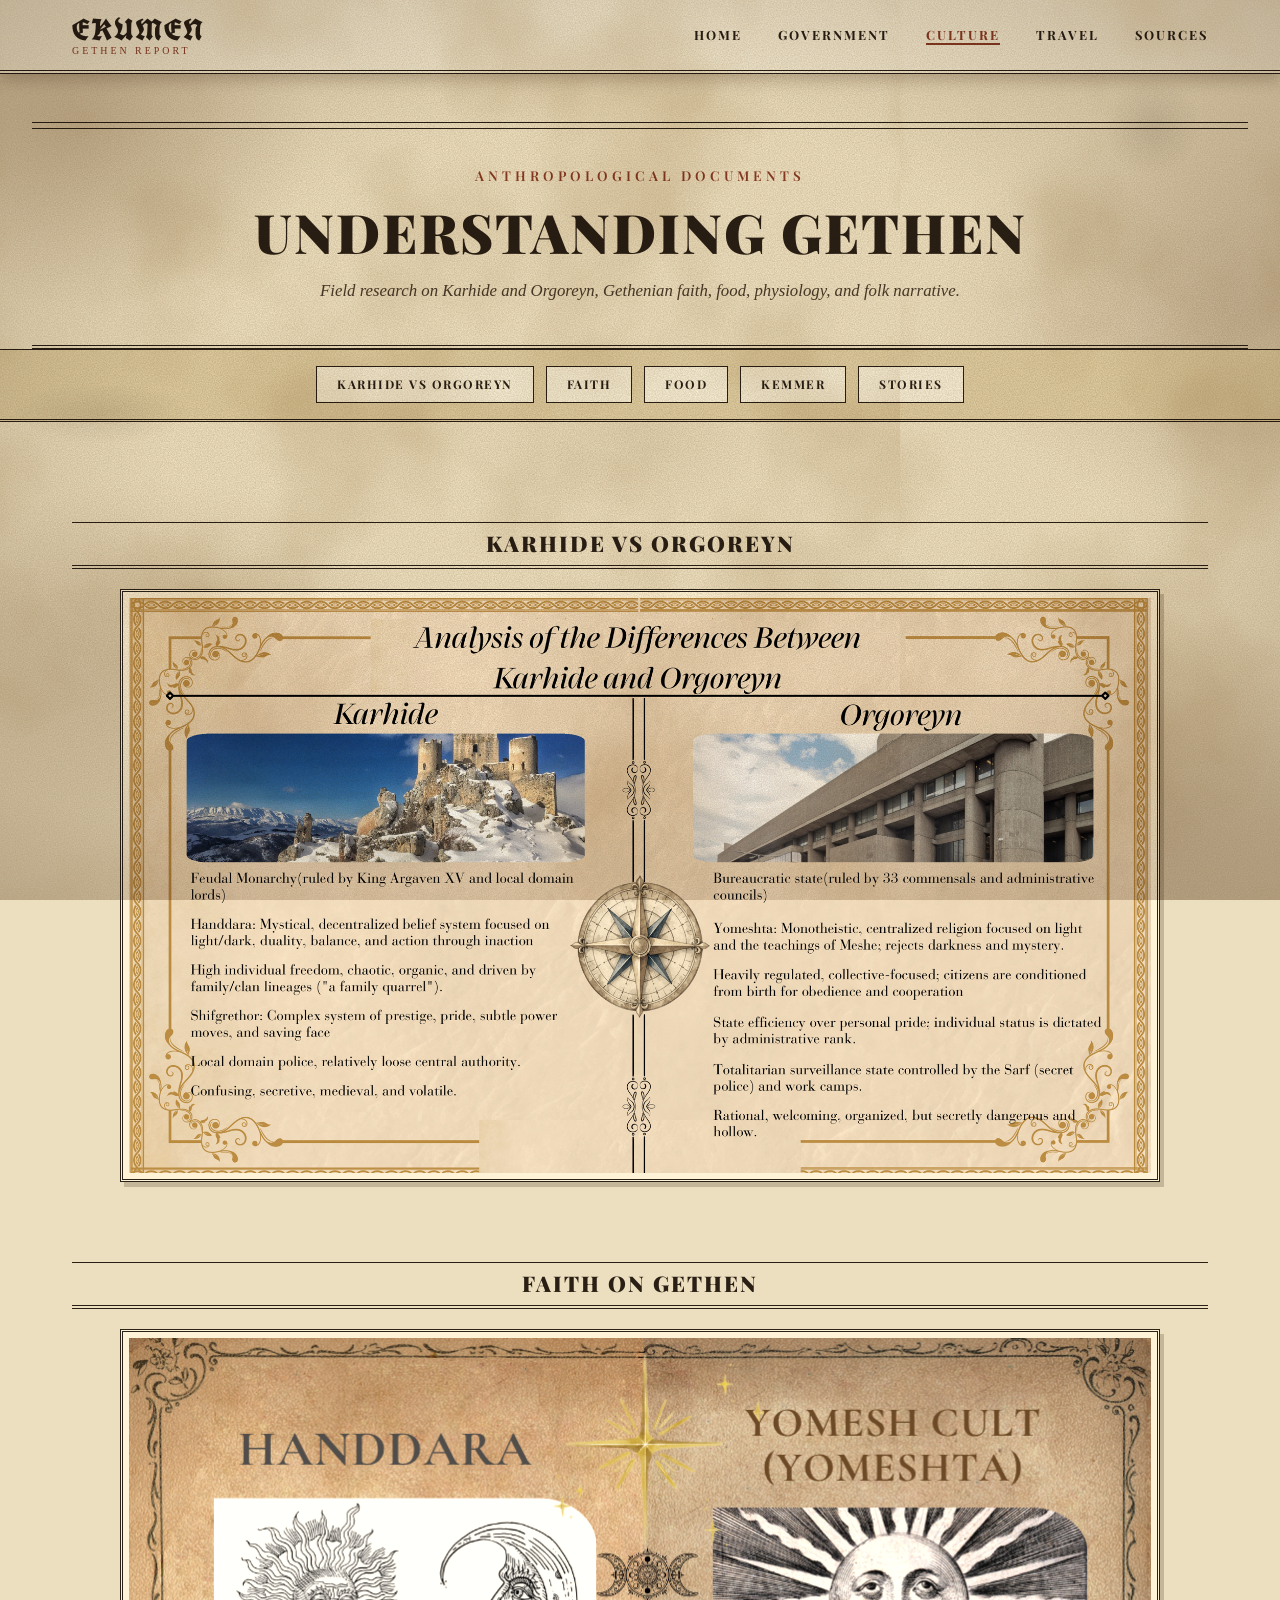
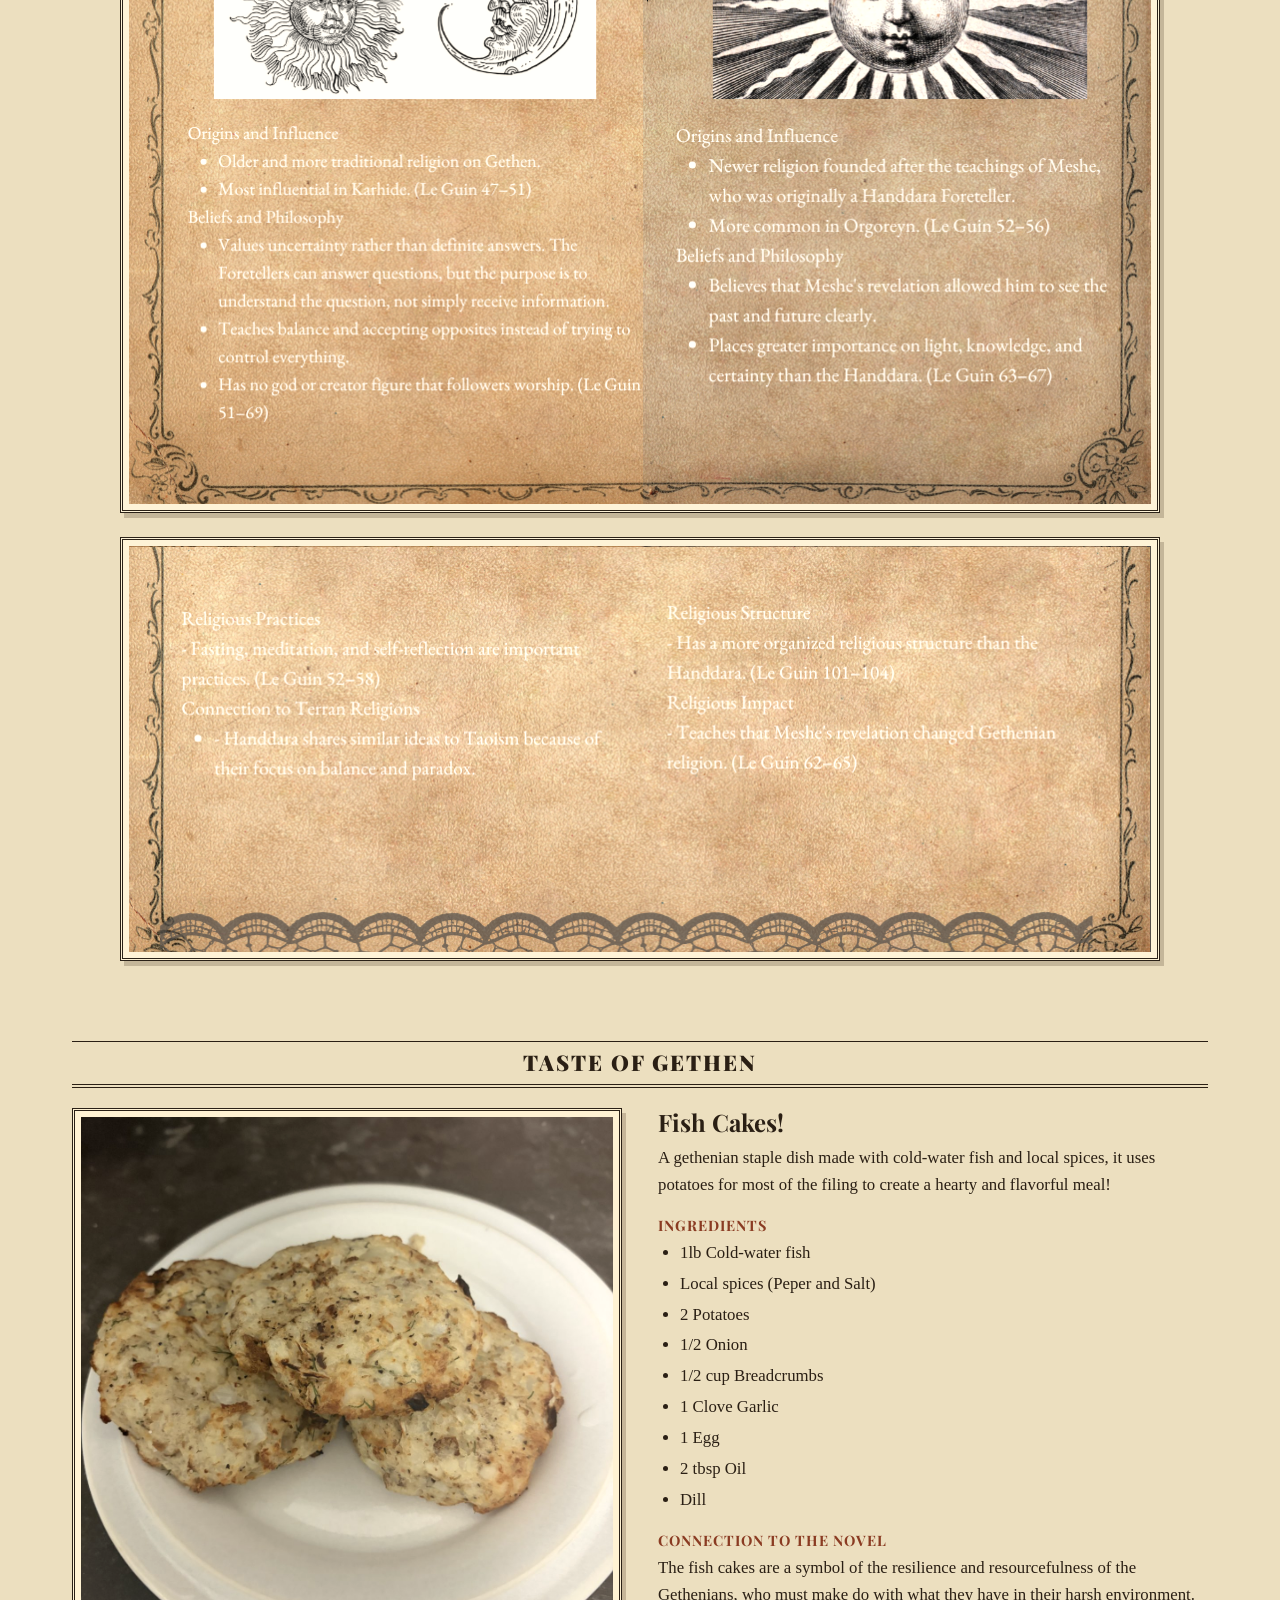
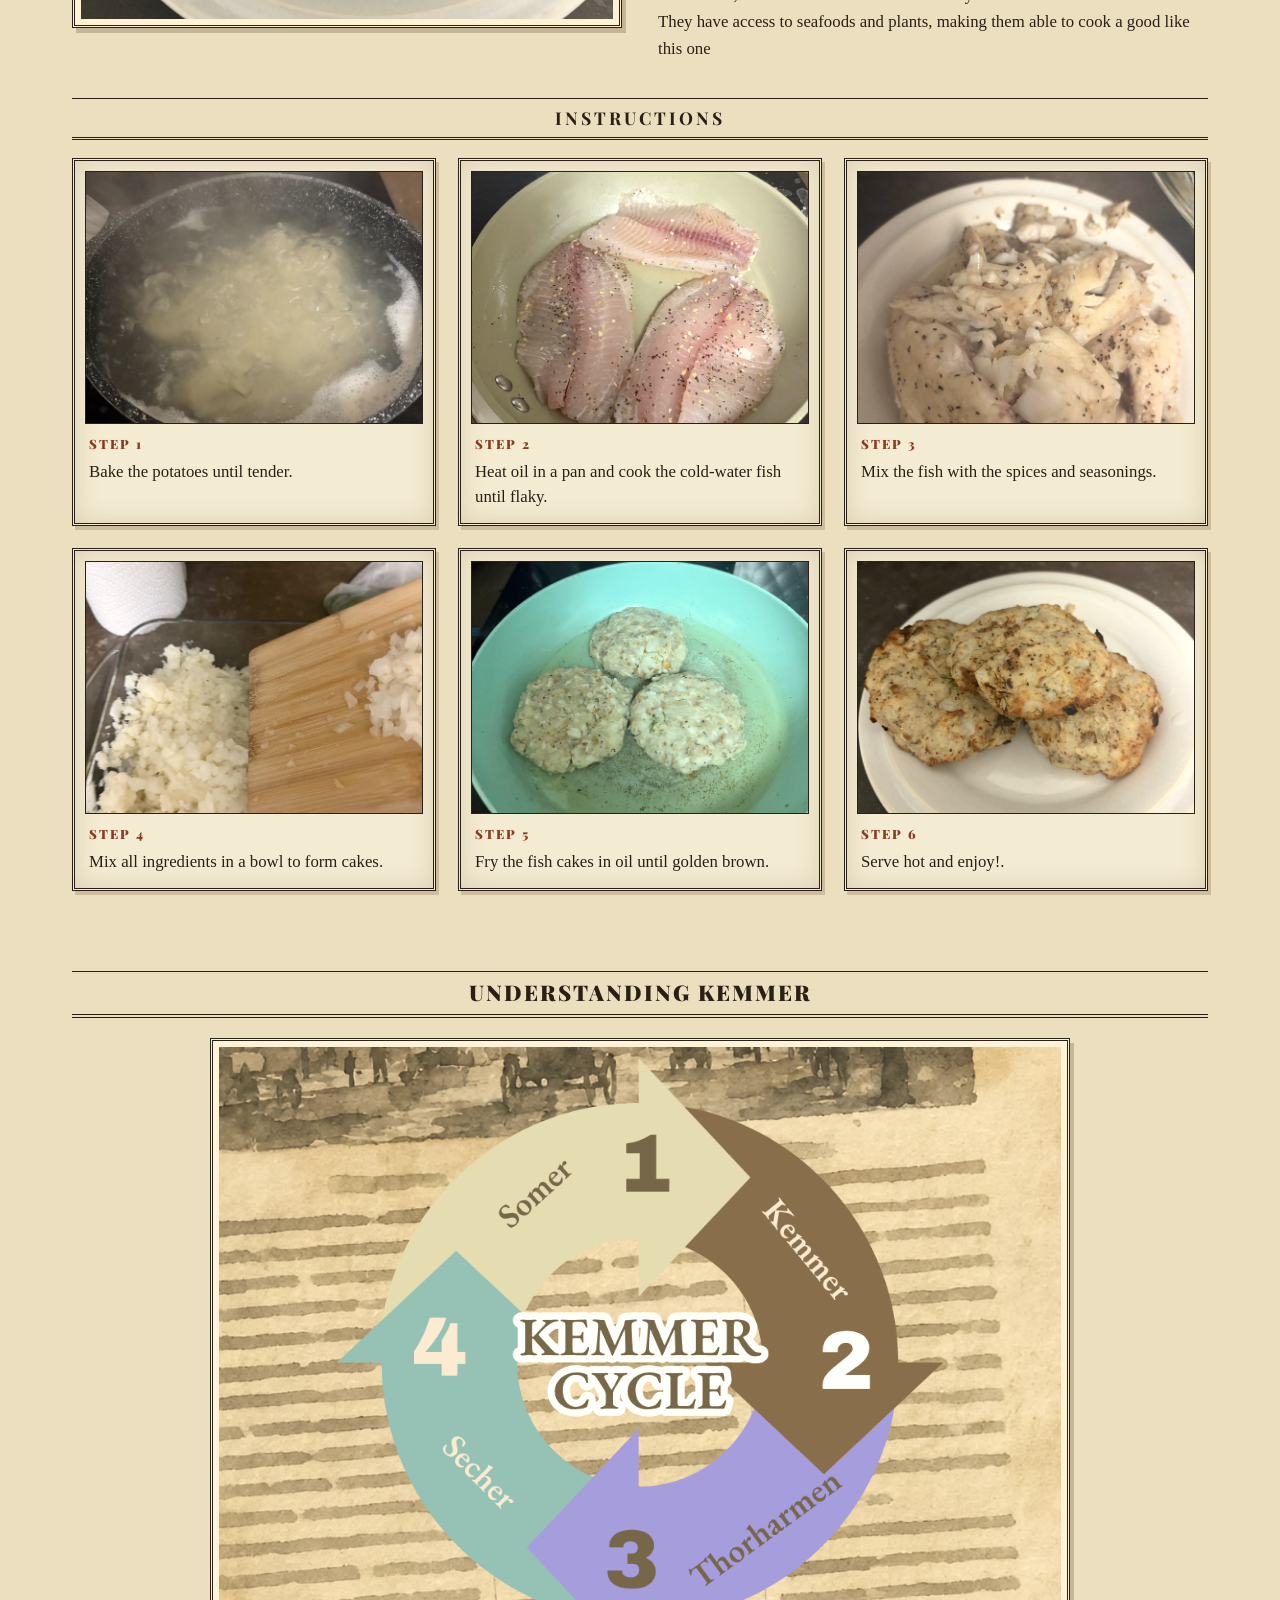
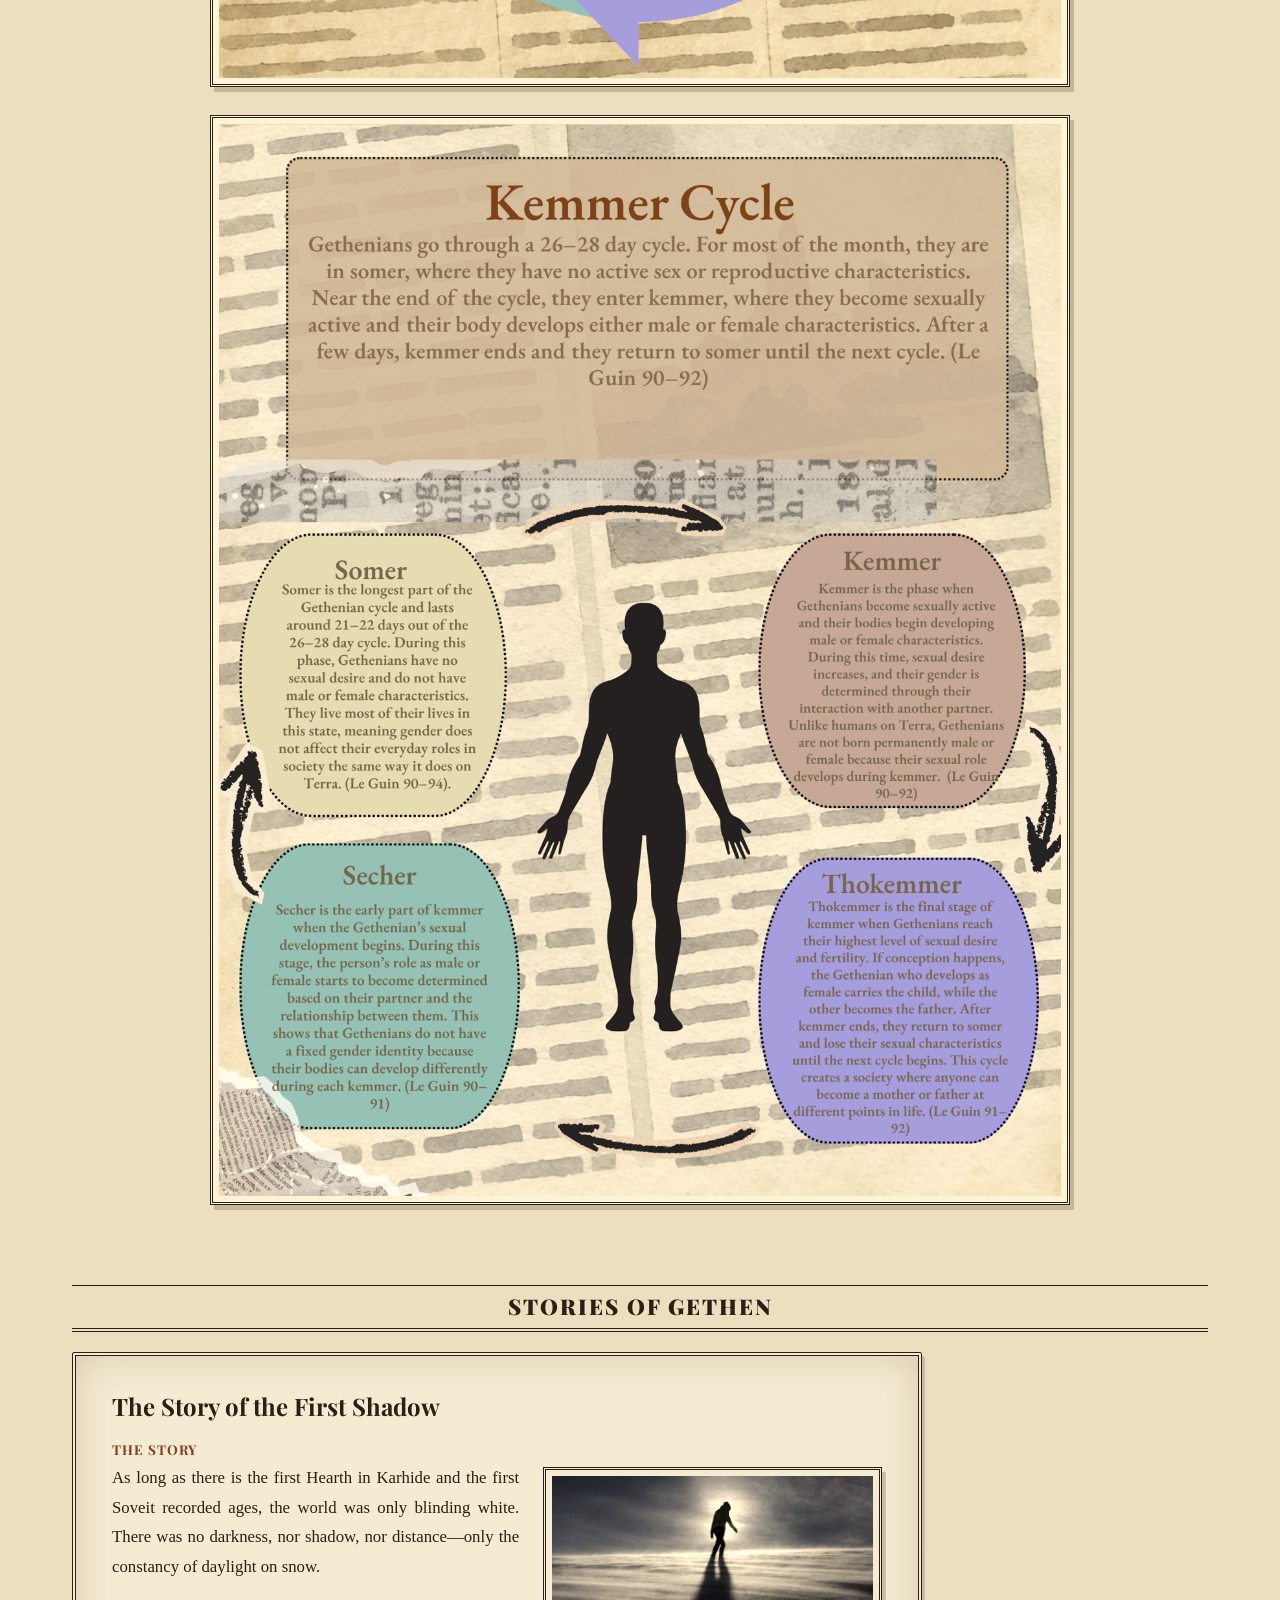
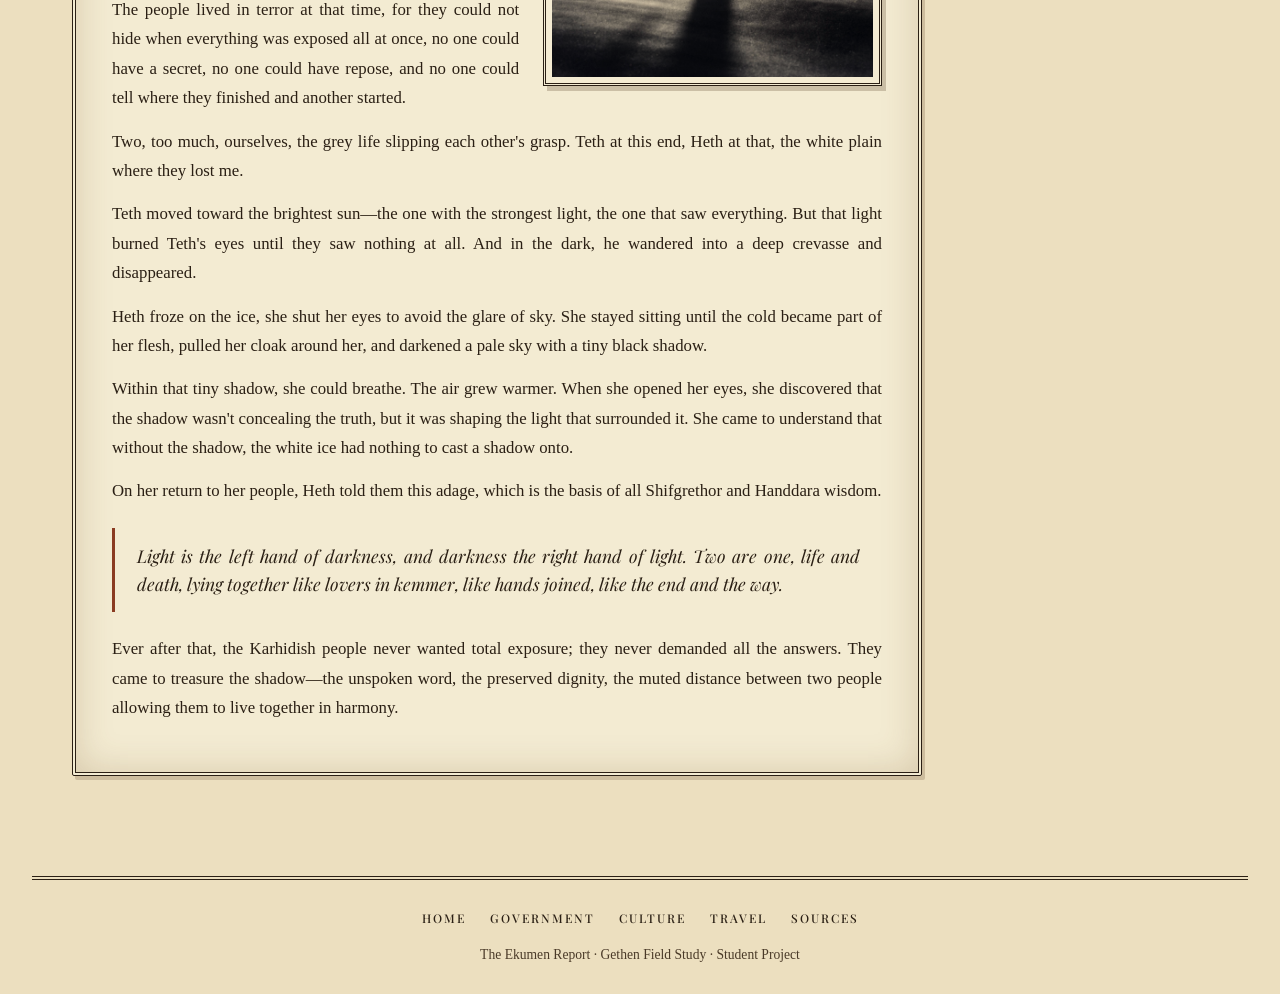
==== commit cb5dd94d: "finished" ====
--- a/culture.html
+++ b/culture.html
@@ -82,49 +82,8 @@
 
         <!-- Change "grid-template-columns: 1fr 1fr;" in style.css
              under COMPARISON TABLE to stack these differently -->
-        <div class="compare-grid">
-
-          <div class="compare-column compare-karhide">
-            <h4>KARHIDE</h4>
-            <dl class="compare-list">
-              <dt>Government Structure</dt>
-              <dd>Feudal monarchy, ruled by King Argaven XV and local domain lords.</dd>
-              <dt>Dominant Philosophy / Religion</dt>
-              <dd>Handdara: a mystical, decentralized belief system focused on light/dark, duality, balance, and action through inaction.</dd>
-              <dt>Social Structure &amp; Individual Liberty</dt>
-              <dd>High individual freedom; chaotic, organic, and driven by family and clan lineages (“a family quarrel”).</dd>
-              <dt>Social Dynamic / Code of Honor</dt>
-              <dd>Shifgrethor: a complex system of prestige, pride, subtle power moves, and saving face.</dd>
-              <dt>Law Enforcement &amp; Control</dt>
-              <dd>Local domain police, with relatively loose central authority.</dd>
-              <dt>First Impression on Genly Ai</dt>
-              <dd>Confusing, secretive, medieval, and volatile.</dd>
-            </dl>
-          </div>
-
-          <div class="compare-column compare-orgoreyn">
-            <h4>ORGOREYN</h4>
-            <dl class="compare-list">
-              <dt>Government Structure</dt>
-              <dd>Bureaucratic state, ruled by 33 Commensals and administrative councils.</dd>
-              <dt>Dominant Philosophy / Religion</dt>
-              <dd>Yomeshta: a monotheistic, centralized religion focused on light and the teachings of Meshe; rejects darkness and mystery.</dd>
-              <dt>Social Structure &amp; Individual Liberty</dt>
-              <dd>Heavily regulated and collective-focused; citizens are conditioned from birth for obedience and cooperation.</dd>
-              <dt>Social Dynamic / Code of Honor</dt>
-              <dd>State efficiency over personal pride; individual status is dictated by administrative rank.</dd>
-              <dt>Law Enforcement &amp; Control</dt>
-              <dd>Totalitarian surveillance state controlled by the Sarf (secret police) and work camps.</dd>
-              <dt>First Impression on Genly Ai</dt>
-              <dd>Rational, welcoming, and organized, but secretly dangerous and hollow.</dd>
-            </dl>
-          </div>
-
-        </div>
-
-        <div class="callout-box">
-          <h4>Major Differences</h4>
-          <p class="placeholder-text">[Placeholder]</p>
+        <div class="flyer-stack">
+          <img src="images/karhide-orgoreyn-infographic.png" alt="Infographic comparing Karhide and Orgoreyn: Karhide is a feudal monarchy ruled by King Argaven XV and local domain lords, follows Handdara, has high individual freedom, the shifgrethor code of honor, local domain police and left Genly Ai confused; Orgoreyn is a bureaucratic state ruled by 33 commensals, follows Yomeshta, is heavily regulated, values state efficiency over personal pride, is a surveillance state run by the Sarf and work camps, and seemed welcoming but secretly dangerous and hollow." class="flyer-img">
         </div>
       </div>
 
@@ -134,8 +93,8 @@
         <h3 class="subsection-title">Faith on Gethen</h3>
 
         <div class="flyer-stack">
-          <img src="images/faith-overview.png" alt="Flyer: Gethen has two major religions, the Handdara and the Yomesh Cult (Yomeshta)" class="flyer-img">
-          <img src="images/faith-comparison.png" alt="Flyer comparing the Handdara and the Yomesh Cult (Yomeshta)" class="flyer-img">
+          <img src="images/faith-1.png" alt="Flyer comparing the Handdara and the Yomesh Cult (Yomeshta): origins and influence, and beliefs and philosophy" class="flyer-img">
+          <img src="images/faith-2.png" alt="Flyer continued: religious practices and connection to Terran religions for the Handdara; religious structure and impact for the Yomesh Cult" class="flyer-img">
         </div>
       </div>
 
@@ -155,10 +114,10 @@
 
           <div class="recipe-text">
             <h4>Fish Cakes!</h4>
-            <p class="placeholder-text">A gethenian staple dish made with cold-water fish and local spices, it uses potatoes for most of the filing to create a hearty and flavorful meal!</p>
+            <p>A gethenian staple dish made with cold-water fish and local spices, it uses potatoes for most of the filing to create a hearty and flavorful meal!</p>
 
             <h5>Ingredients</h5>
-            <ul class="placeholder-list">
+            <ul>
               <li>1lb Cold-water fish</li>
               <li>Local spices (Peper and Salt)</li>
               <li>2 Potatoes</li>
@@ -168,23 +127,23 @@
               <li>1 Egg</li>
               <li>2 tbsp Oil</li>
               <li>Dill</li>
-             
             </ul>
 
-            <h5>Instructions</h5>
-            <ol class="placeholder-list">
-              <li class="placeholder-text">Bake the potatoes until tender.</li>
-              <li class="placeholder-text">Heat oil in a pan and cook the cold-water fish until flaky.</li>
-              <li class="placeholder-text">Mix the fish with the spices and seasonings.</li>
-              <li class="placeholder-text">Mix all ingredients in a bowl to form cakes.</li>
-              <li class="placeholder-text">Fry the fish cakes in oil until golden brown.</li>
-              <li class="placeholder-text">Serve hot and enjoy!.</li>
-            </ol>
 
             <h5>Connection to the Novel</h5>
-            <p class="placeholder-text">The fish cakes are a symbol of the resilience and resourcefulness of the Gethenians, who must make do with what they have in their harsh environment. They have access to seafoods and plants, making them able to cook a good like this one</p>
+            <p>The fish cakes are a symbol of the resilience and resourcefulness of the Gethenians, who must make do with what they have in their harsh environment. They have access to seafoods and plants, making them able to cook a good like this one</p>
           </div>
         </div>
+
+        <h4 class="recipe-steps-title">Instructions</h4>
+        <ol class="recipe-steps">
+              <li><img src="images/recipe-step-1.jpg" alt="Potatoes in a pot on the stove" class="step-photo"><span>Bake the potatoes until tender.</span></li>
+              <li><img src="images/recipe-step-2.jpg" alt="Seasoned fish fillets cooking in a pan" class="step-photo"><span>Heat oil in a pan and cook the cold-water fish until flaky.</span></li>
+              <li><img src="images/recipe-step-3.jpg" alt="Cooked, flaked fish on a plate" class="step-photo"><span>Mix the fish with the spices and seasonings.</span></li>
+              <li><img src="images/recipe-step-4.jpg" alt="Mashed potato and chopped onion ready to mix" class="step-photo"><span>Mix all ingredients in a bowl to form cakes.</span></li>
+              <li><img src="images/recipe-step-5.jpg" alt="Fish cakes frying in a pan" class="step-photo"><span>Fry the fish cakes in oil until golden brown.</span></li>
+              <li><img src="images/recipe-step-6.jpg" alt="Finished fish cakes served on a plate" class="step-photo"><span>Serve hot and enjoy!.</span></li>
+        </ol>
       </div>
 
 
@@ -194,10 +153,10 @@
 
         <div class="kemmer-gallery">
           <figure>
-            <img src="images/kemmer-cycle.png" alt="Diagram of the Kemmer cycle: Somer, Secher, Thorharmen, Thokemmer" class="kemmer-img">
+            <img src="images/kemmer-cycle.png" alt="Diagram of the Kemmer cycle: Somer, Kemmer, Thorharmen, Secher" class="kemmer-img">
           </figure>
           <figure>
-            <img src="images/kemmer-info.png" alt="Infographic explaining the 26 to 28 day Gethenian kemmer cycle and each phase" class="kemmer-img">
+            <img src="images/kemmer-info.png" alt="Infographic explaining the 26 to 28 day Gethenian kemmer cycle: Somer, Kemmer, Secher, and Thokemmer" class="kemmer-img">
           </figure>
         </div>
       </div>
@@ -210,11 +169,11 @@
         <div class="story-box">
           <h4>The Story of the First Shadow</h4>
 
-          <h5>Introduction</h5>
-          <p class="placeholder-text">[Placeholder: short introduction to the story]</p>
-
           <h5>The Story</h5>
           <div class="story-text">
+            <figure class="story-figure">
+              <img src="images/story-figure.jpg" alt="A lone figure in a hooded jacket walking across wind-swept snow, backlit by a pale sun, casting a long shadow">
+            </figure>
             <p>As long as there is the first Hearth in Karhide and the first Soveit recorded ages, the world was only blinding white. There was no darkness, nor shadow, nor distance—only the constancy of daylight on snow.</p>
             <p>The people lived in terror at that time, for they could not hide when everything was exposed all at once, no one could have a secret, no one could have repose, and no one could tell where they finished and another started.</p>
             <p>Two, too much, ourselves, the grey life slipping each other's grasp. Teth at this end, Heth at that, the white plain where they lost me.</p>
@@ -225,9 +184,6 @@
             <blockquote class="story-adage">Light is the left hand of darkness, and darkness the right hand of light. Two are one, life and death, lying together like lovers in kemmer, like hands joined, like the end and the way.</blockquote>
             <p>Ever after that, the Karhidish people never wanted total exposure; they never demanded all the answers. They came to treasure the shadow—the unspoken word, the preserved dignity, the muted distance between two people allowing them to live together in harmony.</p>
           </div>
-
-          <h5>What This Teaches Terrans About Gethen</h5>
-          <p class="placeholder-text">[Placeholder]</p>
         </div>
       </div>
 
--- a/style.css
+++ b/style.css
@@ -1596,7 +1596,6 @@
   background-image:
     radial-gradient(circle 70px at 90% 14%, rgba(40,25,10,.10), transparent 70%),
     radial-gradient(ellipse 120px 40px at 8% 46%, rgba(40,25,10,.09), transparent 75%),
-    radial-gradient(circle 90px at 80% 70%, transparent 58px, rgba(110,70,25,.16) 62px, rgba(110,70,25,.05) 70px, transparent 74px),
     radial-gradient(ellipse 160px 50px at 30% 94%, rgba(40,25,10,.10), transparent 75%);
 }
 
@@ -1875,3 +1874,177 @@
 body::before { opacity: .7; }
 
 .poster-image { aspect-ratio: auto; width: auto; max-width: 100%; border: 3px double var(--ink); }
+
+/* Recipe: real bullets/numbers and a printed-photo frame */
+.recipe-text ul { padding-left: 22px; list-style: disc; }
+.recipe-text ol { padding-left: 22px; list-style: decimal; }
+.recipe-text li { display: list-item; margin-bottom: 4px; }
+img.recipe-image {
+  width: 100%;
+  height: 100%;
+  max-height: 520px;
+  object-fit: cover;
+  border: 3px double var(--ink);
+  padding: 6px;
+  background: var(--paper-light);
+  box-shadow: 4px 5px 0 rgba(60,35,10,.22);
+  filter: sepia(.15);
+}
+
+
+/* Survival guide + travel guide formatting for the longer text */
+.survival-grid { grid-template-columns: 1fr; }
+.survival-card h4 { font-size: 1.15rem; }
+.survival-card h5 {
+  margin: 18px 0 8px;
+  color: var(--rust);
+  font-family: var(--font-heading);
+  text-transform: uppercase;
+  letter-spacing: 1.5px;
+  font-size: .85rem;
+}
+.survival-card p { line-height: 1.65; }
+.guide-sights { padding-left: 18px; list-style: disc; }
+.guide-sights li { display: list-item; margin-bottom: 6px; }
+.kemmer-gallery { max-width: 860px; }
+.flyer-stack { max-width: 1040px; }
+.sources-list a { color: var(--rust); word-break: break-all; }
+
+
+/* ---- Hero photo ---- */
+img.hero-image {
+  width: 100%;
+  height: 100%;
+  object-fit: cover;
+  filter: sepia(.35) saturate(.9) contrast(1.02);
+}
+
+/* ---- Map text readable on paper ---- */
+.map-intro, .map-legend-item, .map-legend li { color: var(--ink); }
+
+/* ---- Government page extras ---- */
+.ornament-divider {
+  display: flex;
+  align-items: center;
+  gap: 18px;
+  margin: 36px auto;
+  max-width: 520px;
+  color: var(--rust);
+  font-size: 1.4rem;
+}
+.ornament-divider::before, .ornament-divider::after {
+  content: "";
+  flex: 1;
+  border-top: 3px double var(--ink);
+}
+.pull-quote {
+  margin: 4px 0 26px;
+  padding: 16px 28px;
+  text-align: center;
+  font-family: var(--font-heading);
+  font-style: italic;
+  font-size: 1.45rem;
+  line-height: 1.4;
+  color: var(--rust);
+  border-top: 1px solid var(--ink);
+  border-bottom: 1px solid var(--ink);
+}
+.memo-meta { position: relative; padding-right: 160px; }
+.report-stamp {
+  position: absolute;
+  right: 22px;
+  top: 50%;
+  width: 112px;
+  height: 112px;
+  margin-top: -56px;
+  transform: rotate(-9deg);
+  color: var(--rust);
+  opacity: .8;
+}
+@media (max-width: 900px) {
+  .memo-meta { padding-right: 20px; }
+  .report-stamp { display: none; }
+}
+
+/* ---- Story figure ---- */
+.story-figure {
+  float: right;
+  width: 44%;
+  margin: 4px 0 14px 24px;
+  padding: 6px;
+  background: var(--paper-light);
+  border: 3px double var(--ink);
+  box-shadow: 4px 5px 0 rgba(60,35,10,.22);
+}
+.story-figure img { display: block; width: 100%; height: auto; filter: sepia(.5) contrast(1.05); }
+.story-text::after { content: ""; display: block; clear: both; }
+@media (max-width: 700px) { .story-figure { float: none; width: 100%; margin: 0 0 16px; } }
+
+
+/* ---- Destinations inside the travel guide ---- */
+.guide-subtitle {
+  margin: 44px 0 20px;
+  padding: 8px 0;
+  text-align: center;
+  text-transform: uppercase;
+  letter-spacing: 3px;
+  font-size: 1.1rem;
+  border-top: 1px solid var(--ink);
+  border-bottom: 3px double var(--ink);
+}
+
+
+/* ---- Recipe instructions: full-width step cards ---- */
+.recipe-steps-title {
+  margin: 36px 0 18px;
+  padding: 8px 0;
+  text-align: center;
+  text-transform: uppercase;
+  letter-spacing: 3px;
+  font-size: 1.1rem;
+  border-top: 1px solid var(--ink);
+  border-bottom: 3px double var(--ink);
+}
+.recipe-steps {
+  list-style: none;
+  padding: 0;
+  margin: 0;
+  display: grid;
+  grid-template-columns: repeat(3, 1fr);
+  gap: 22px;
+  counter-reset: step;
+}
+.recipe-steps li {
+  counter-increment: step;
+  display: block;
+  margin: 0;
+  padding: 10px 10px 14px;
+  background: rgba(246,238,215,.82);
+  border: 3px double var(--ink);
+  box-shadow: inset 0 0 24px rgba(120,80,30,.18), 3px 4px 0 rgba(60,35,10,.18);
+}
+.recipe-steps li::before {
+  content: "Step " counter(step);
+  display: block;
+  margin: 10px 4px 4px;
+  font-family: var(--font-heading);
+  font-weight: 900;
+  font-size: .8rem;
+  letter-spacing: 2px;
+  text-transform: uppercase;
+  color: var(--rust);
+}
+.recipe-steps li span { display: block; margin: 0 4px; line-height: 1.5; }
+.step-photo {
+  display: block;
+  width: 100%;
+  aspect-ratio: 4 / 3;
+  object-fit: cover;
+  border: 1px solid var(--ink);
+  filter: sepia(.2);
+}
+.recipe-steps li { display: flex; flex-direction: column; }
+.recipe-steps li .step-photo { order: -1; }
+@media (max-width: 900px) { .recipe-steps { grid-template-columns: 1fr 1fr; } }
+@media (max-width: 600px) { .recipe-steps { grid-template-columns: 1fr; } }
+.recipe-steps li.no-photo { align-self: start; }
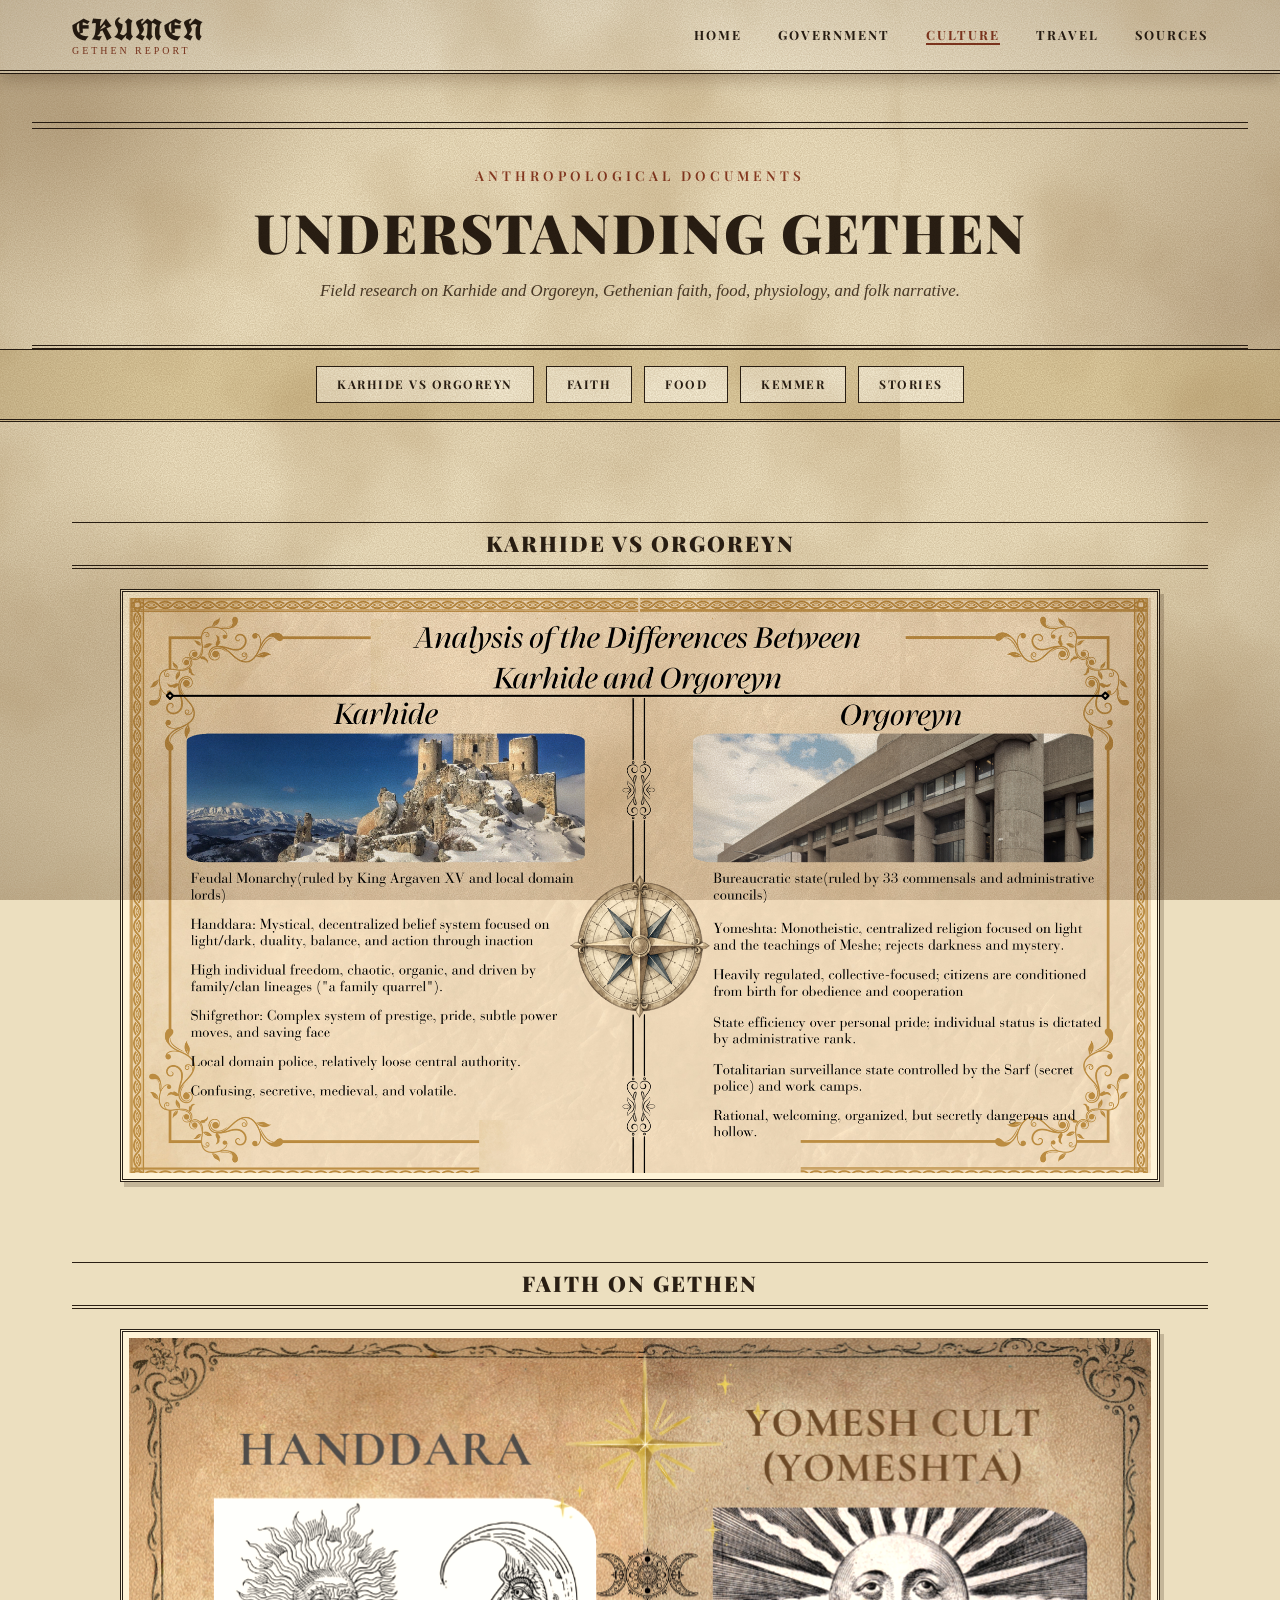
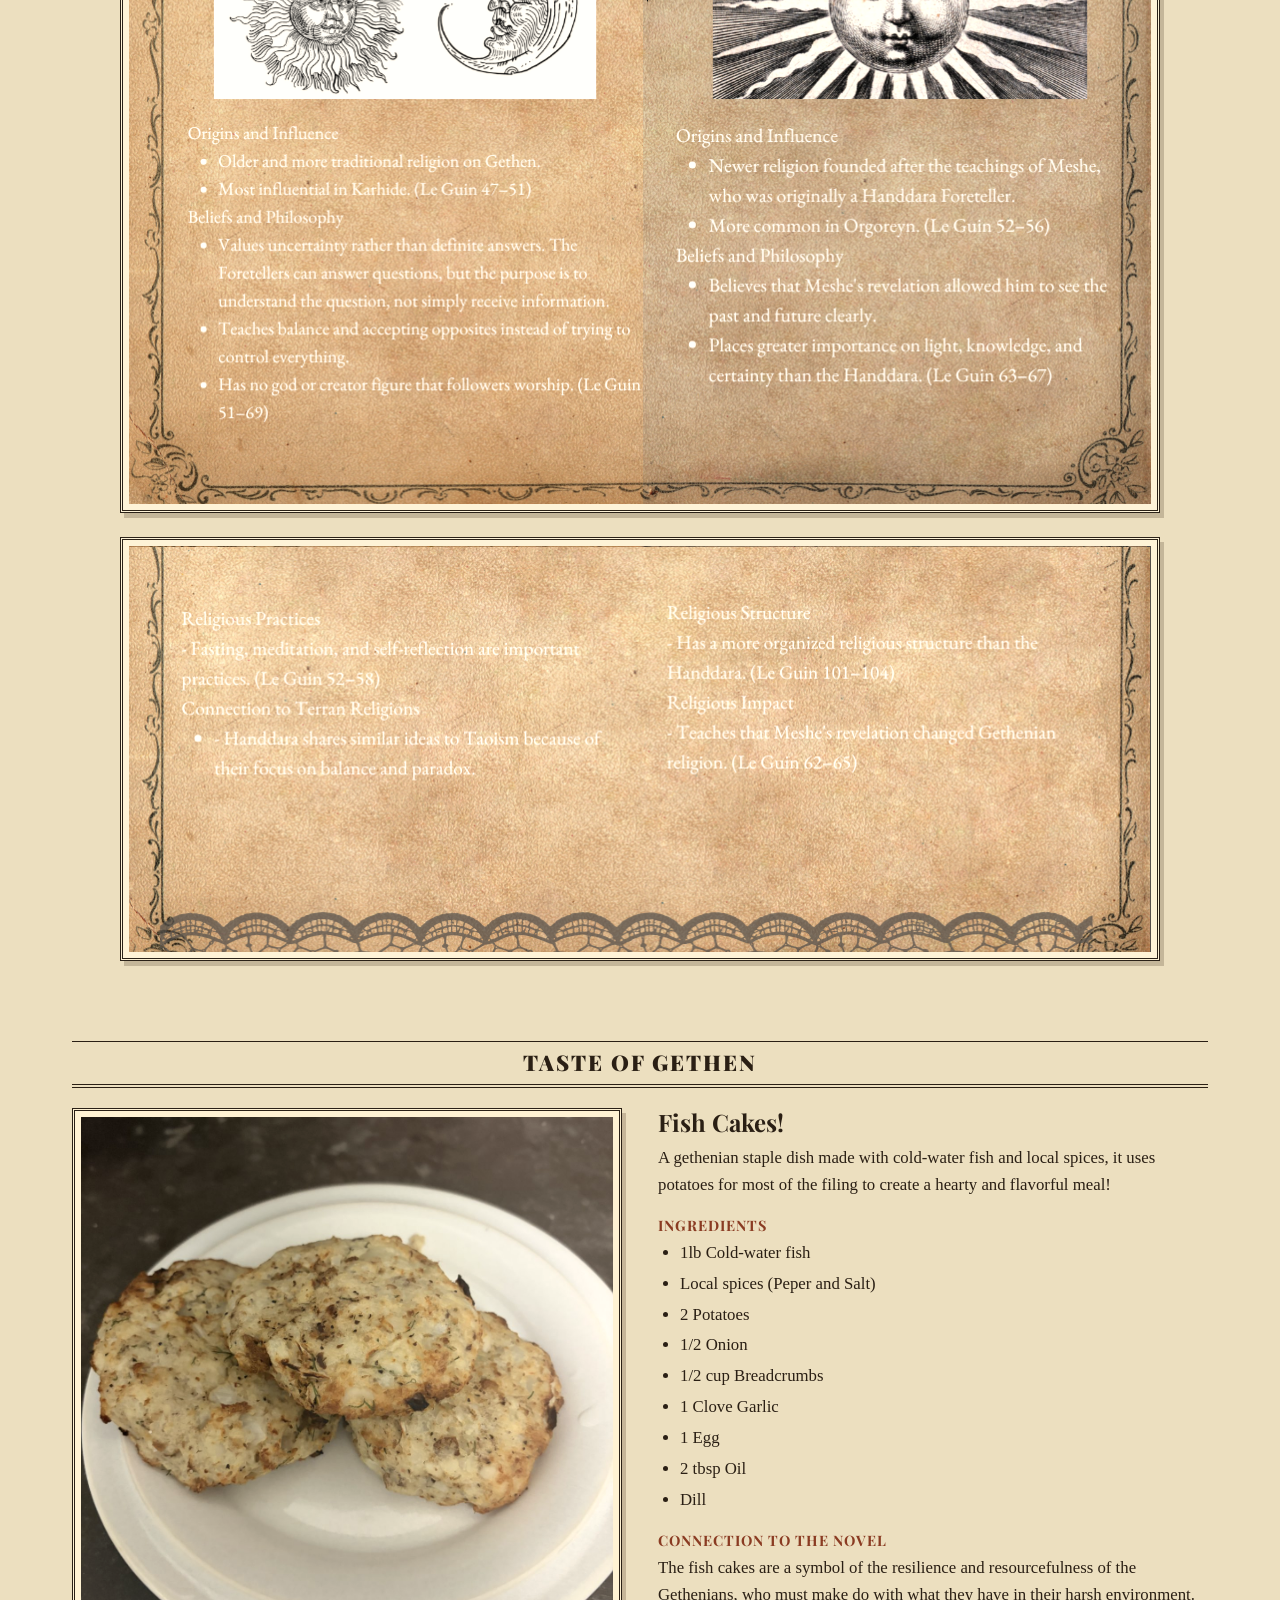
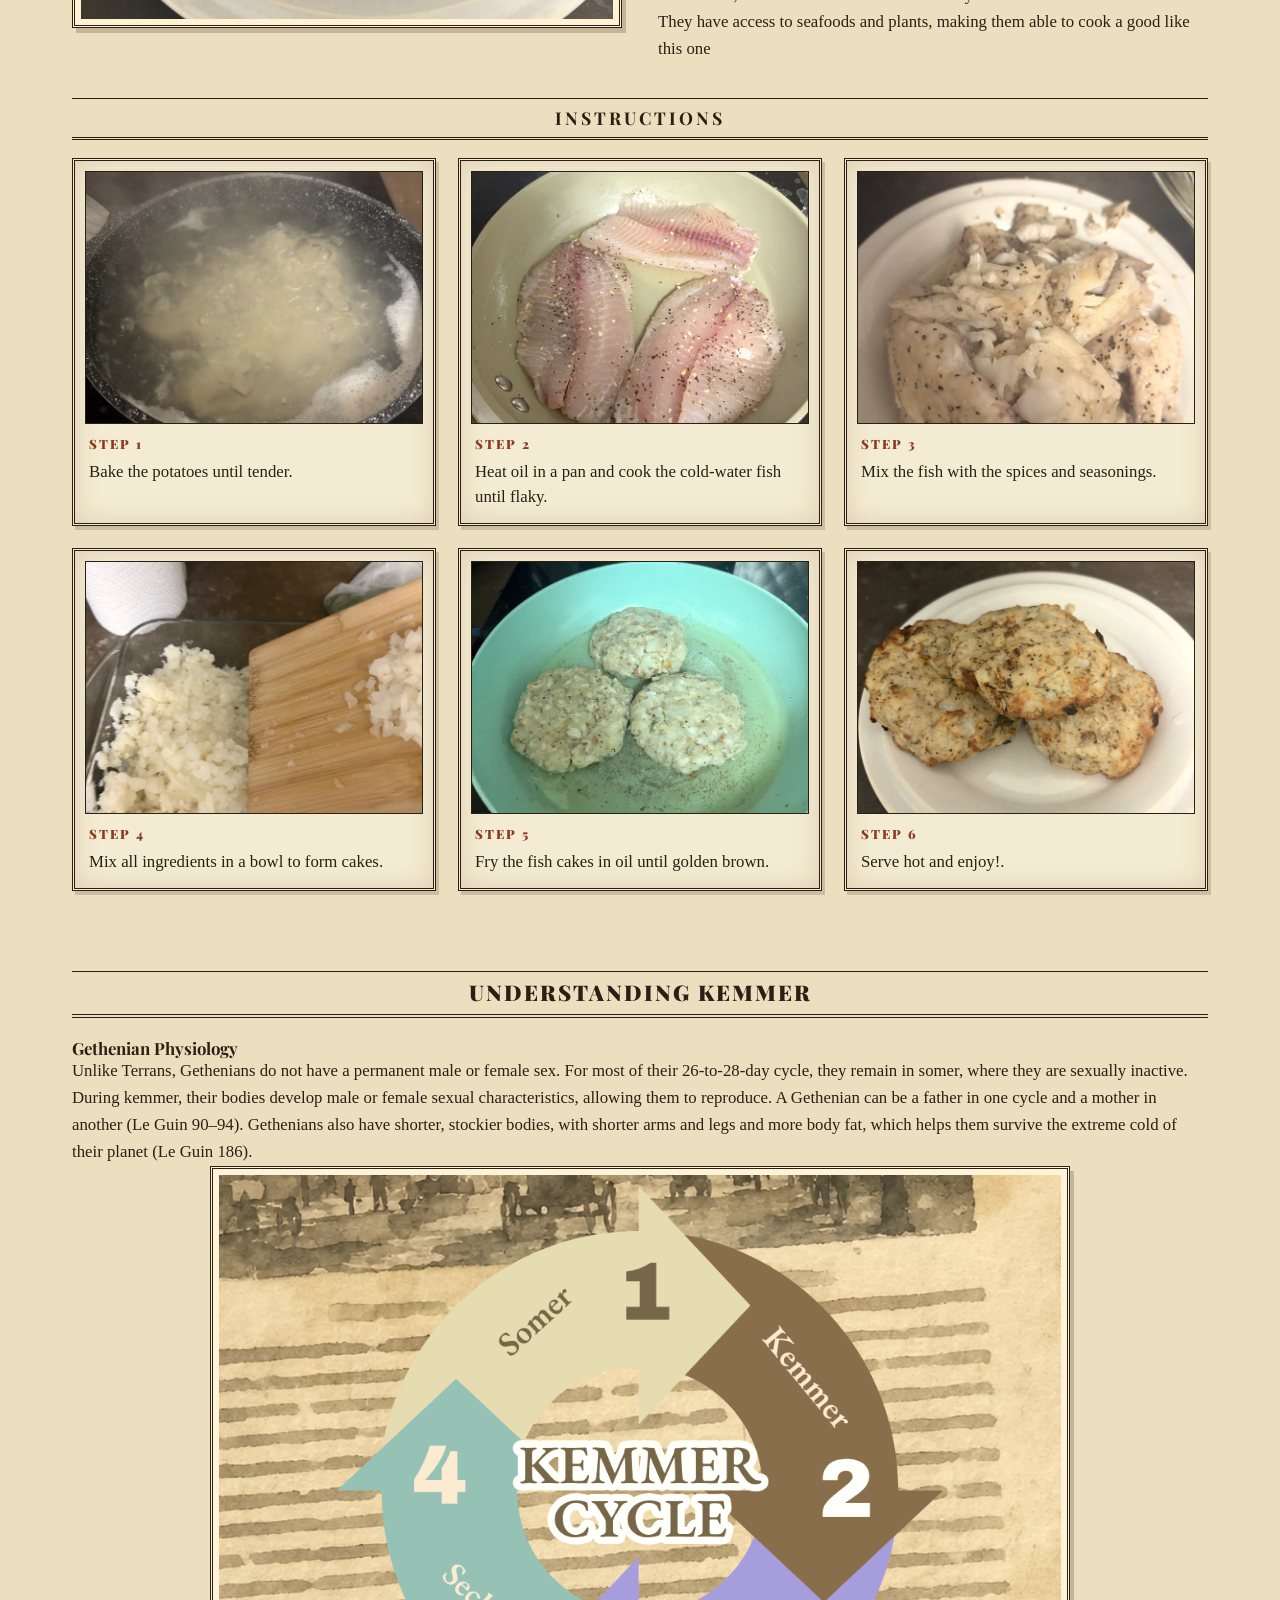
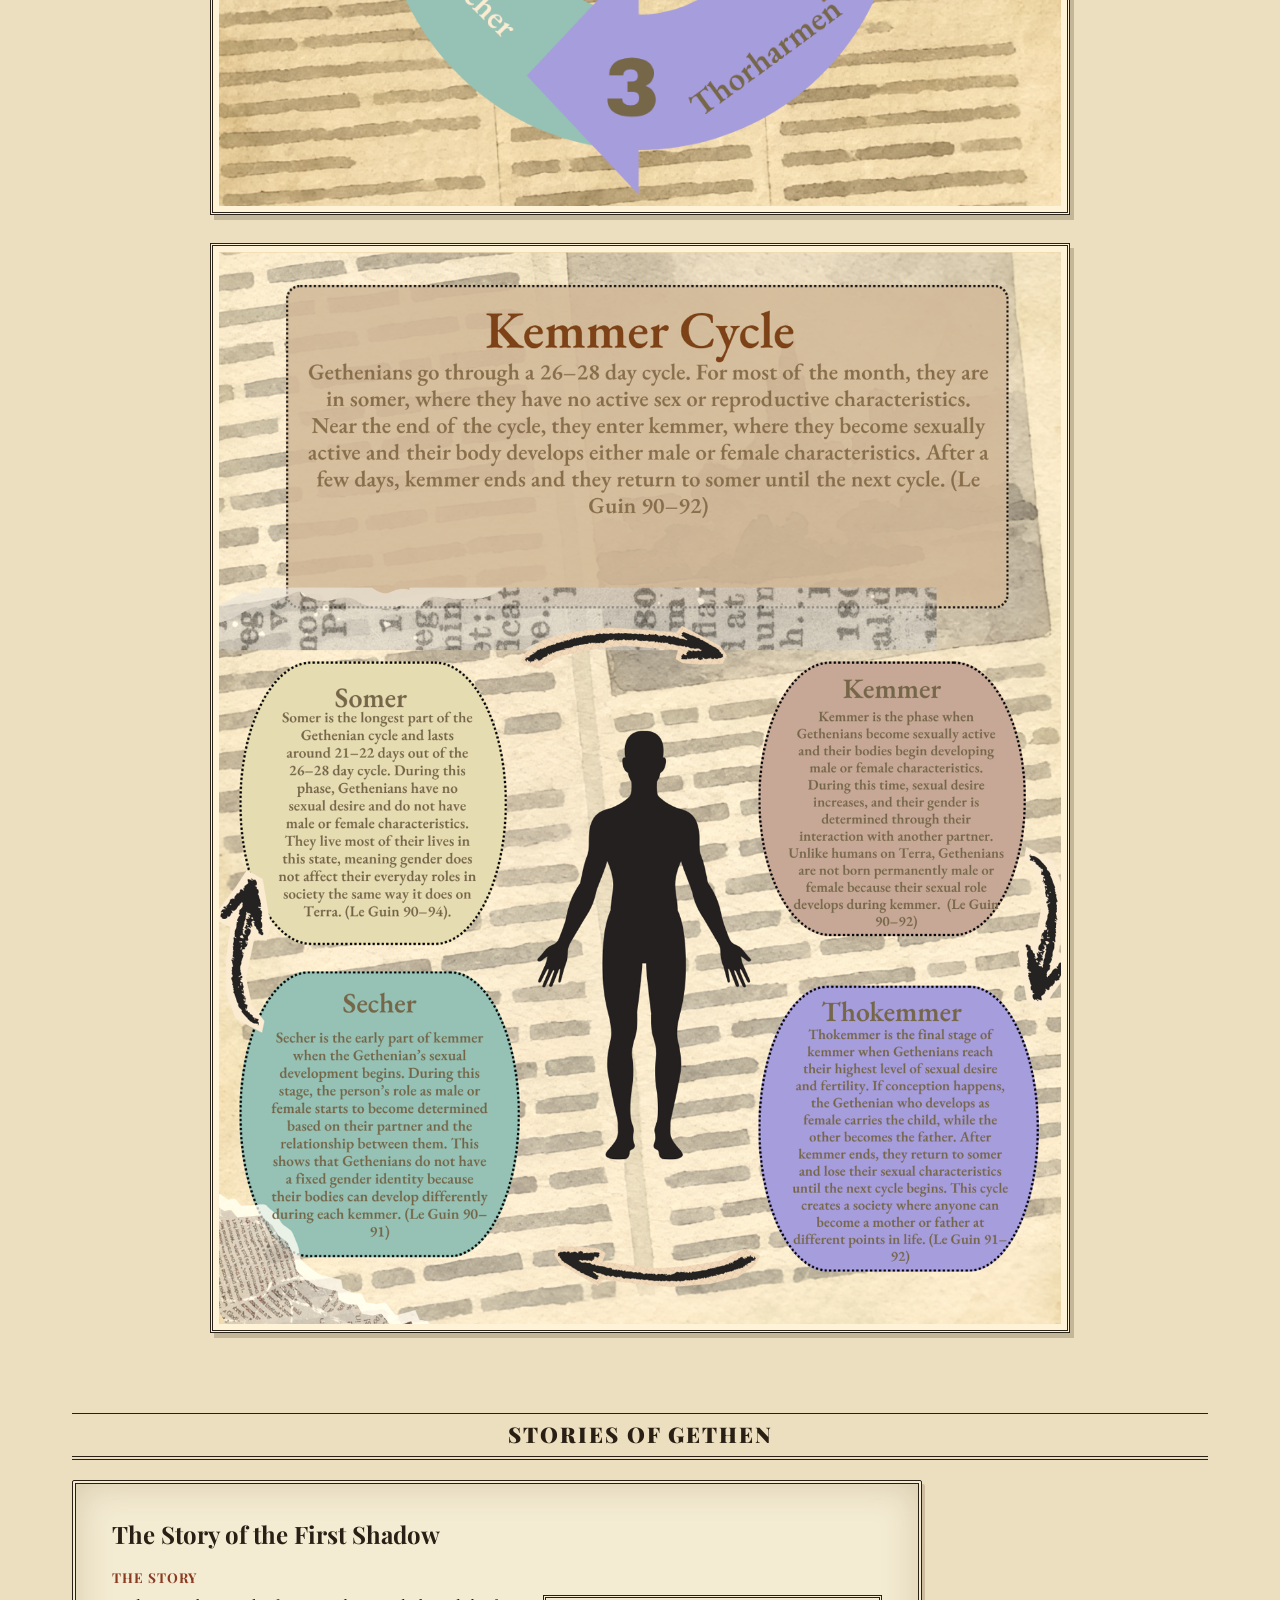
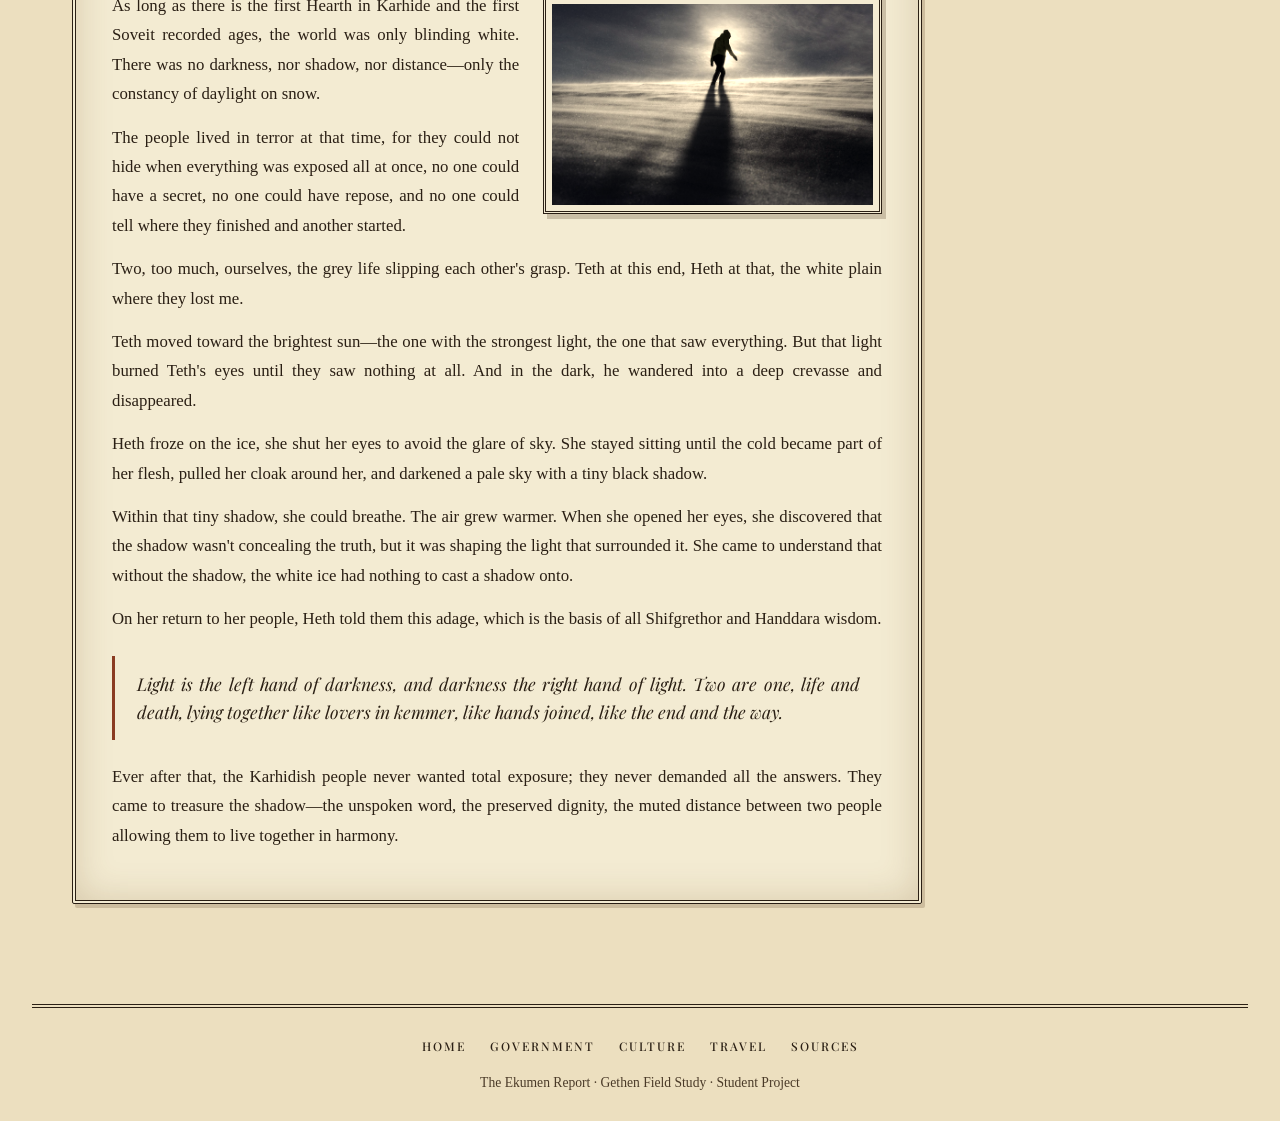
==== commit 605235df: "s" ====
--- a/culture.html
+++ b/culture.html
@@ -1,3 +1,4 @@
+
 <!DOCTYPE html>
 <html lang="en">
 <head>
@@ -11,9 +12,7 @@
 </head>
 <body>
 
-  <!-- ================================================================
-       NAVIGATION BAR — same on every page. "current" marks this page.
-       ================================================================ -->
+  <!-- NAVIGATION BAR -->
   <header class="navbar">
     <div class="nav-inner">
 
@@ -39,10 +38,7 @@
     </div>
   </header>
 
-
-  <!-- ================================================================
-       PAGE HEADER
-       ================================================================ -->
+  <!-- PAGE HEADER -->
   <section class="page-header">
     <div class="container">
       <p class="eyebrow">ANTHROPOLOGICAL DOCUMENTS</p>
@@ -51,10 +47,7 @@
     </div>
   </section>
 
-
-  <!-- ================================================================
-       QUICK NAV — jump links to the sections further down THIS page.
-       ================================================================ -->
+  <!-- QUICK NAVIGATION -->
   <nav class="quick-nav">
     <ul class="container quick-nav-links">
       <li><a href="#comparison">Karhide vs Orgoreyn</a></li>
@@ -65,55 +58,53 @@
     </ul>
   </nav>
 
-
-
-  <!-- ================================================================
-       ================================================================
-       CULTURE SECTION
-       Contains: Karhide vs Orgoreyn, Religion, Food, Kemmer, Stories
-       ================================================================
-       ================================================================ -->
+  <!-- CULTURE SECTION -->
   <section class="section">
     <div class="container">
 
-      <!-- ---------- KARHIDE VS ORGOREYN COMPARISON ---------- -->
+      <!-- KARHIDE VS ORGOREYN -->
       <div class="subsection" id="comparison">
         <h3 class="subsection-title">Karhide vs Orgoreyn</h3>
 
-        <!-- Change "grid-template-columns: 1fr 1fr;" in style.css
-             under COMPARISON TABLE to stack these differently -->
         <div class="flyer-stack">
-          <img src="images/karhide-orgoreyn-infographic.png" alt="Infographic comparing Karhide and Orgoreyn: Karhide is a feudal monarchy ruled by King Argaven XV and local domain lords, follows Handdara, has high individual freedom, the shifgrethor code of honor, local domain police and left Genly Ai confused; Orgoreyn is a bureaucratic state ruled by 33 commensals, follows Yomeshta, is heavily regulated, values state efficiency over personal pride, is a surveillance state run by the Sarf and work camps, and seemed welcoming but secretly dangerous and hollow." class="flyer-img">
-        </div>
-      </div>
-
-
-      <!-- ---------- RELIGION: HANDDARA & YOMESH ---------- -->
+          <img
+            src="images/karhide-orgoreyn-infographic.png"
+            alt="Infographic comparing Karhide and Orgoreyn: Karhide is a feudal monarchy ruled by King Argaven XV and local domain lords, follows Handdara, has high individual freedom, the shifgrethor code of honor, local domain police and left Genly Ai confused; Orgoreyn is a bureaucratic state ruled by 33 commensals, follows Yomeshta, is heavily regulated, values state efficiency over personal pride, is a surveillance state run by the Sarf and work camps, and seemed welcoming but secretly dangerous and hollow."
+            class="flyer-img">
+        </div>
+      </div>
+
+      <!-- RELIGION: HANDDARA & YOMESH -->
       <div class="subsection" id="religion">
         <h3 class="subsection-title">Faith on Gethen</h3>
 
         <div class="flyer-stack">
-          <img src="images/faith-1.png" alt="Flyer comparing the Handdara and the Yomesh Cult (Yomeshta): origins and influence, and beliefs and philosophy" class="flyer-img">
-          <img src="images/faith-2.png" alt="Flyer continued: religious practices and connection to Terran religions for the Handdara; religious structure and impact for the Yomesh Cult" class="flyer-img">
-        </div>
-      </div>
-
-
-      <!-- ---------- FOOD: TASTE OF GETHEN ---------- -->
+          <img
+            src="images/faith-1.png"
+            alt="Flyer comparing the Handdara and the Yomesh Cult (Yomeshta): origins and influence, and beliefs and philosophy"
+            class="flyer-img">
+
+          <img
+            src="images/faith-2.png"
+            alt="Flyer continued: religious practices and connection to Terran religions for the Handdara; religious structure and impact for the Yomesh Cult"
+            class="flyer-img">
+        </div>
+      </div>
+
+      <!-- FOOD: TASTE OF GETHEN -->
       <div class="subsection" id="food">
         <h3 class="subsection-title">Taste of Gethen</h3>
 
         <div class="recipe-layout">
 
-          <!-- ---------- FOOD PHOTO ----------
-               Replace like the hero image: put your photo in images/food.jpg,
-               delete the placeholder div, add:
-               <img src="images/food.jpg" alt="Photo of finished dish" class="recipe-image">
-               -------------------------------- -->
-          <img src="images/food.jpeg" alt="Photo of finished dish" class="recipe-image">
+          <img
+            src="images/food.jpeg"
+            alt="Photo of finished dish"
+            class="recipe-image">
 
           <div class="recipe-text">
             <h4>Fish Cakes!</h4>
+
             <p>A gethenian staple dish made with cold-water fish and local spices, it uses potatoes for most of the filing to create a hearty and flavorful meal!</p>
 
             <h5>Ingredients</h5>
@@ -129,40 +120,75 @@
               <li>Dill</li>
             </ul>
 
-
             <h5>Connection to the Novel</h5>
             <p>The fish cakes are a symbol of the resilience and resourcefulness of the Gethenians, who must make do with what they have in their harsh environment. They have access to seafoods and plants, making them able to cook a good like this one</p>
           </div>
         </div>
 
         <h4 class="recipe-steps-title">Instructions</h4>
+
         <ol class="recipe-steps">
-              <li><img src="images/recipe-step-1.jpg" alt="Potatoes in a pot on the stove" class="step-photo"><span>Bake the potatoes until tender.</span></li>
-              <li><img src="images/recipe-step-2.jpg" alt="Seasoned fish fillets cooking in a pan" class="step-photo"><span>Heat oil in a pan and cook the cold-water fish until flaky.</span></li>
-              <li><img src="images/recipe-step-3.jpg" alt="Cooked, flaked fish on a plate" class="step-photo"><span>Mix the fish with the spices and seasonings.</span></li>
-              <li><img src="images/recipe-step-4.jpg" alt="Mashed potato and chopped onion ready to mix" class="step-photo"><span>Mix all ingredients in a bowl to form cakes.</span></li>
-              <li><img src="images/recipe-step-5.jpg" alt="Fish cakes frying in a pan" class="step-photo"><span>Fry the fish cakes in oil until golden brown.</span></li>
-              <li><img src="images/recipe-step-6.jpg" alt="Finished fish cakes served on a plate" class="step-photo"><span>Serve hot and enjoy!.</span></li>
+          <li>
+            <img src="images/recipe-step-1.jpg" alt="Potatoes in a pot on the stove" class="step-photo">
+            <span>Bake the potatoes until tender.</span>
+          </li>
+          <li>
+            <img src="images/recipe-step-2.jpg" alt="Seasoned fish fillets cooking in a pan" class="step-photo">
+            <span>Heat oil in a pan and cook the cold-water fish until flaky.</span>
+          </li>
+          <li>
+            <img src="images/recipe-step-3.jpg" alt="Cooked, flaked fish on a plate" class="step-photo">
+            <span>Mix the fish with the spices and seasonings.</span>
+          </li>
+          <li>
+            <img src="images/recipe-step-4.jpg" alt="Mashed potato and chopped onion ready to mix" class="step-photo">
+            <span>Mix all ingredients in a bowl to form cakes.</span>
+          </li>
+          <li>
+            <img src="images/recipe-step-5.jpg" alt="Fish cakes frying in a pan" class="step-photo">
+            <span>Fry the fish cakes in oil until golden brown.</span>
+          </li>
+          <li>
+            <img src="images/recipe-step-6.jpg" alt="Finished fish cakes served on a plate" class="step-photo">
+            <span>Serve hot and enjoy!.</span>
+          </li>
         </ol>
       </div>
 
-
-      <!-- ---------- PHYSIOLOGY: UNDERSTANDING KEMMER ---------- -->
+      <!-- PHYSIOLOGY: UNDERSTANDING KEMMER -->
       <div class="subsection" id="kemmer">
         <h3 class="subsection-title">Understanding Kemmer</h3>
 
+        <h4>Gethenian Physiology</h4>
+        <p>
+          Unlike Terrans, Gethenians do not have a permanent male or female sex.
+          For most of their 26-to-28-day cycle, they remain in somer, where they
+          are sexually inactive. During kemmer, their bodies develop male or
+          female sexual characteristics, allowing them to reproduce. A Gethenian
+          can be a father in one cycle and a mother in another (Le Guin 90–94).
+          Gethenians also have shorter, stockier bodies, with shorter arms and
+          legs and more body fat, which helps them survive the extreme cold of
+          their planet (Le Guin 186).
+        </p>
+
         <div class="kemmer-gallery">
           <figure>
-            <img src="images/kemmer-cycle.png" alt="Diagram of the Kemmer cycle: Somer, Kemmer, Thorharmen, Secher" class="kemmer-img">
+            <img
+              src="images/kemmer-cycle.png"
+              alt="Diagram of the Kemmer cycle: Somer, Kemmer, Thorharmen, Secher"
+              class="kemmer-img">
           </figure>
+
           <figure>
-            <img src="images/kemmer-info.png" alt="Infographic explaining the 26 to 28 day Gethenian kemmer cycle: Somer, Kemmer, Secher, and Thokemmer" class="kemmer-img">
+            <img
+              src="images/kemmer-info.png"
+              alt="Infographic explaining the 26 to 28 day Gethenian kemmer cycle: Somer, Kemmer, Secher, and Thokemmer"
+              class="kemmer-img">
           </figure>
         </div>
       </div>
 
-
-      <!-- ---------- CULTURAL NARRATIVE: STORIES OF GETHEN ---------- -->
+      <!-- CULTURAL NARRATIVE: STORIES OF GETHEN -->
       <div class="subsection" id="stories">
         <h3 class="subsection-title">Stories of Gethen</h3>
 
@@ -170,18 +196,32 @@
           <h4>The Story of the First Shadow</h4>
 
           <h5>The Story</h5>
+
           <div class="story-text">
             <figure class="story-figure">
-              <img src="images/story-figure.jpg" alt="A lone figure in a hooded jacket walking across wind-swept snow, backlit by a pale sun, casting a long shadow">
+              <img
+                src="images/story-figure.jpg"
+                alt="A lone figure in a hooded jacket walking across wind-swept snow, backlit by a pale sun, casting a long shadow">
             </figure>
+
             <p>As long as there is the first Hearth in Karhide and the first Soveit recorded ages, the world was only blinding white. There was no darkness, nor shadow, nor distance—only the constancy of daylight on snow.</p>
+
             <p>The people lived in terror at that time, for they could not hide when everything was exposed all at once, no one could have a secret, no one could have repose, and no one could tell where they finished and another started.</p>
+
             <p>Two, too much, ourselves, the grey life slipping each other's grasp. Teth at this end, Heth at that, the white plain where they lost me.</p>
+
             <p>Teth moved toward the brightest sun—the one with the strongest light, the one that saw everything. But that light burned Teth's eyes until they saw nothing at all. And in the dark, he wandered into a deep crevasse and disappeared.</p>
+
             <p>Heth froze on the ice, she shut her eyes to avoid the glare of sky. She stayed sitting until the cold became part of her flesh, pulled her cloak around her, and darkened a pale sky with a tiny black shadow.</p>
+
             <p>Within that tiny shadow, she could breathe. The air grew warmer. When she opened her eyes, she discovered that the shadow wasn't concealing the truth, but it was shaping the light that surrounded it. She came to understand that without the shadow, the white ice had nothing to cast a shadow onto.</p>
+
             <p>On her return to her people, Heth told them this adage, which is the basis of all Shifgrethor and Handdara wisdom.</p>
-            <blockquote class="story-adage">Light is the left hand of darkness, and darkness the right hand of light. Two are one, life and death, lying together like lovers in kemmer, like hands joined, like the end and the way.</blockquote>
+
+            <blockquote class="story-adage">
+              Light is the left hand of darkness, and darkness the right hand of light. Two are one, life and death, lying together like lovers in kemmer, like hands joined, like the end and the way.
+            </blockquote>
+
             <p>Ever after that, the Karhidish people never wanted total exposure; they never demanded all the answers. They came to treasure the shadow—the unspoken word, the preserved dignity, the muted distance between two people allowing them to live together in harmony.</p>
           </div>
         </div>
@@ -190,9 +230,7 @@
     </div>
   </section>
 
-<!-- ================================================================
-       FOOTER
-       ================================================================ -->
+  <!-- FOOTER -->
   <footer class="footer">
     <div class="container">
       <ul class="footer-links">
@@ -202,6 +240,7 @@
         <li><a href="travel.html">Travel</a></li>
         <li><a href="sources.html">Sources</a></li>
       </ul>
+
       <p>The Ekumen Report &middot; Gethen Field Study &middot; Student Project</p>
     </div>
   </footer>
--- a/style.css
+++ b/style.css
@@ -1586,19 +1586,6 @@
   mix-blend-mode: multiply;
   opacity: .85;
 }
-/* A few ink smudges and a ring stain */
-body::after {
-  content: "";
-  position: fixed;
-  inset: 0;
-  z-index: 9998;
-  pointer-events: none;
-  background-image:
-    radial-gradient(circle 70px at 90% 14%, rgba(40,25,10,.10), transparent 70%),
-    radial-gradient(ellipse 120px 40px at 8% 46%, rgba(40,25,10,.09), transparent 75%),
-    radial-gradient(ellipse 160px 50px at 30% 94%, rgba(40,25,10,.10), transparent 75%);
-}
-
 h1, h2, h3, h4, h5 { font-family: var(--font-heading); color: var(--ink); }
 
 /* ---------- Sections: all paper, no dark blocks ---------- */
